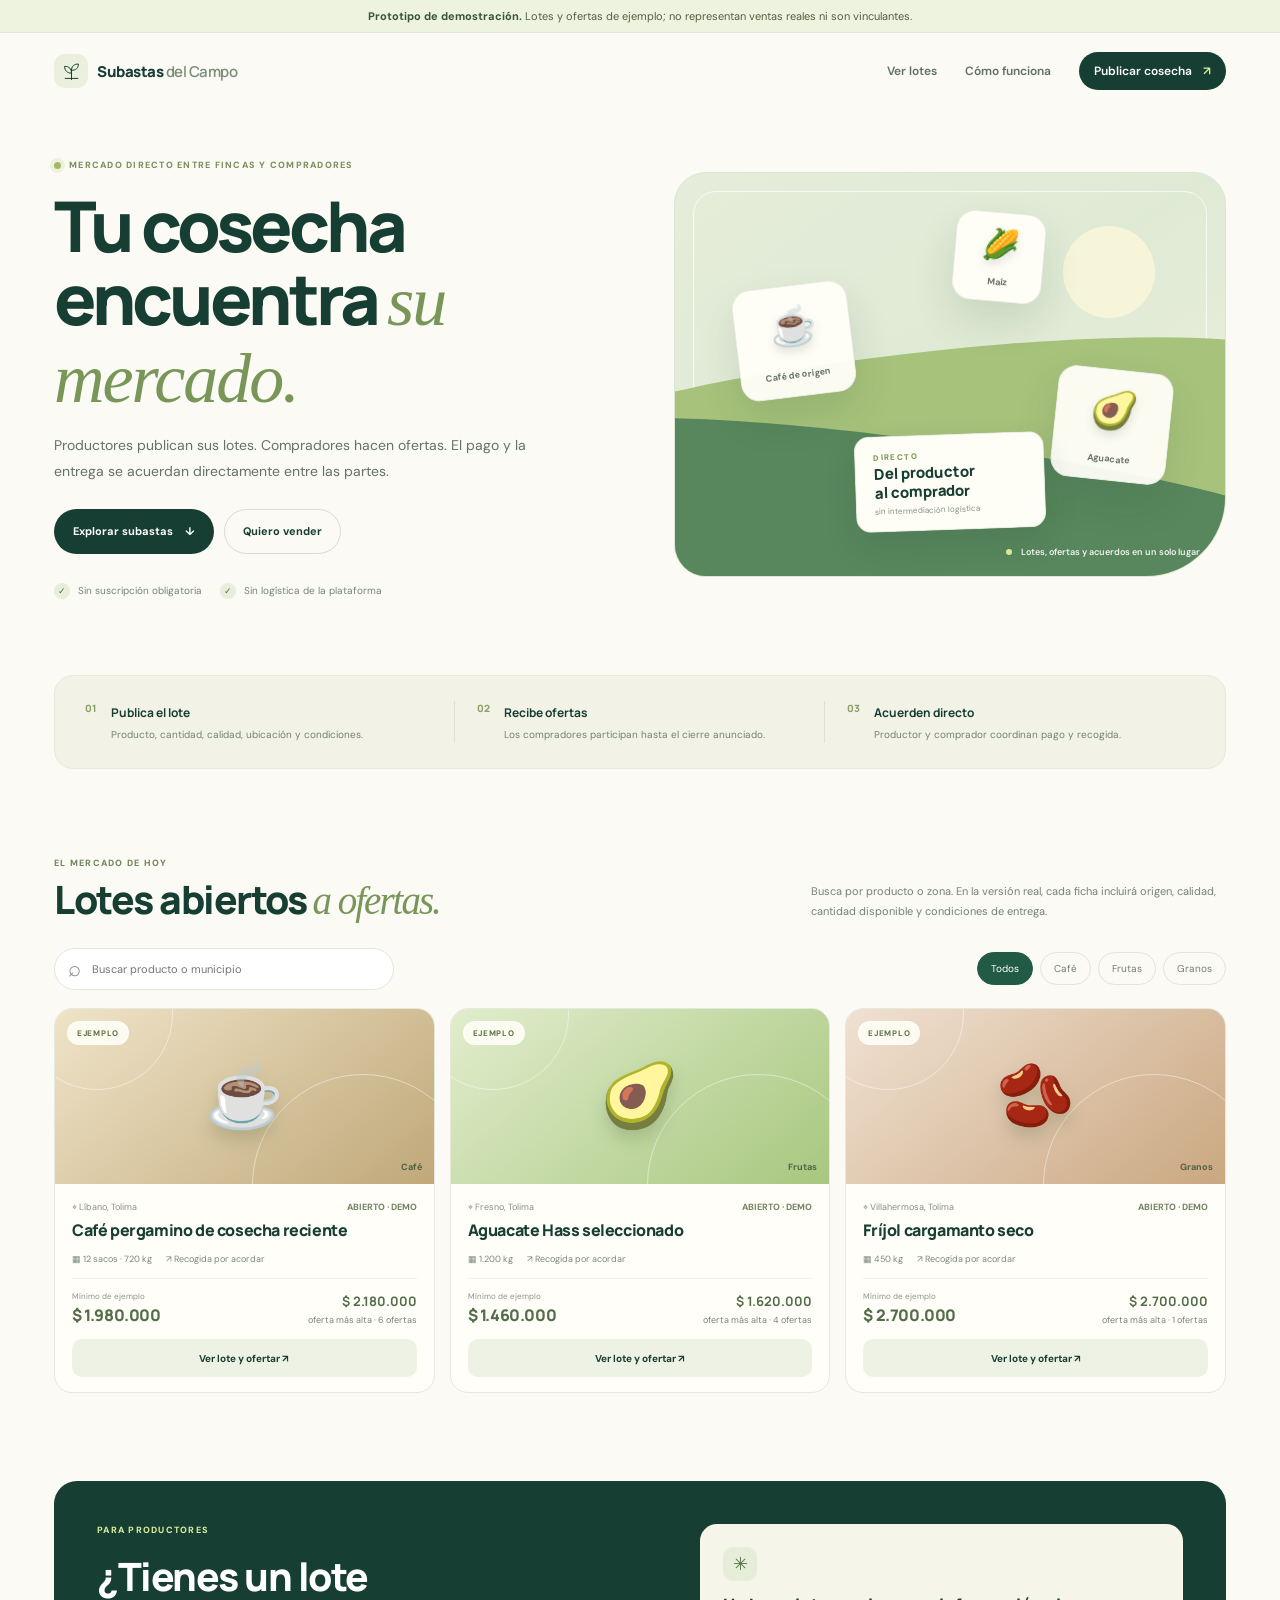
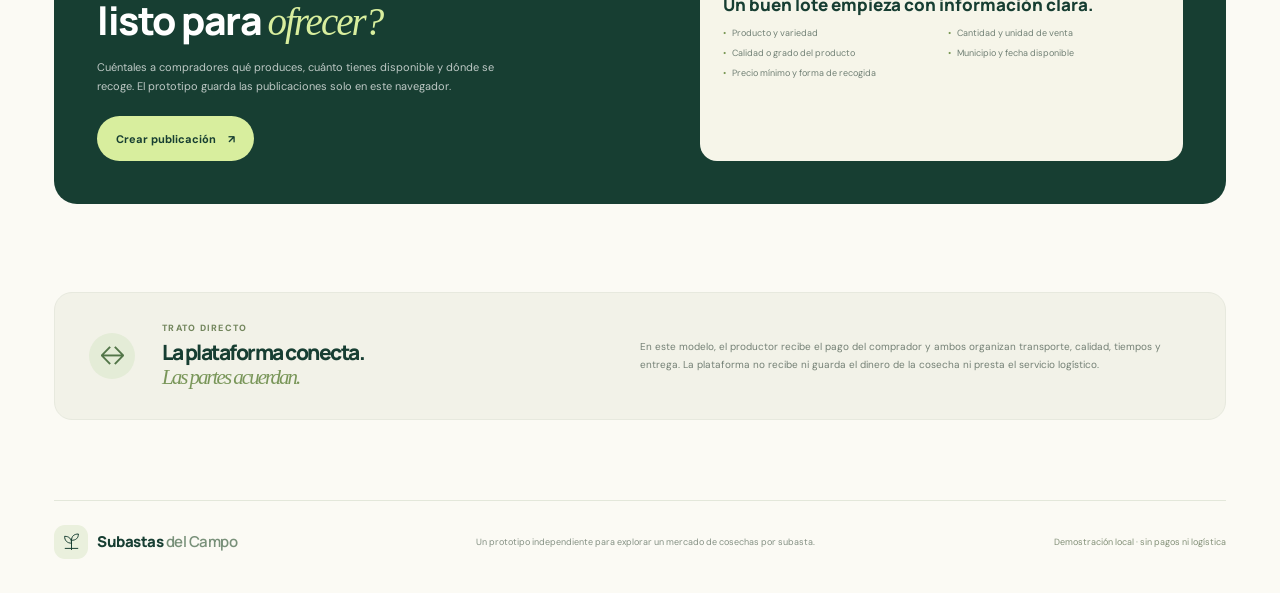
==== subastas/index.html @ 5e69c9ea "Add isolated auction marketplace prototype" ====
<!doctype html>
<html lang="es">
<head>
  <meta charset="utf-8">
  <meta name="viewport" content="width=device-width, initial-scale=1">
  <meta name="theme-color" content="#173e32">
  <meta name="description" content="Prototipo de subastas rurales para conectar productores del campo con compradores, sin custodiar pagos ni operar entregas.">
  <title>Subastas del Campo | Mercado directo de cosechas</title>
  <link rel="stylesheet" href="styles.css?v=prototype-1">
  <script src="app.js?v=prototype-1" defer></script>
</head>
<body>
  <div class="demo-ribbon"><strong>Prototipo de demostración.</strong> Lotes y ofertas de ejemplo; no representan ventas reales ni son vinculantes.</div>
  <header class="topbar">
    <a class="wordmark" href="#inicio" aria-label="Subastas del Campo, inicio"><span class="brand-mark" aria-hidden="true"><svg viewBox="0 0 40 40"><path d="M20 34V16m0 7c-8 0-12-5-12-12 8 0 12 4 12 12Zm0-5c0-7 4-11 12-11 0 7-4 11-12 11Z"/><path d="M9 32h22"/></svg></span><span>Subastas<span class="wordmark-soft"> del Campo</span></span></a>
    <nav class="topnav" aria-label="Navegación principal"><a href="#lotes">Ver lotes</a><a href="#como-funciona">Cómo funciona</a><a class="nav-publish" href="#publicar">Publicar cosecha <span aria-hidden="true">↗</span></a></nav>
  </header>

  <main id="inicio">
    <section class="hero">
      <div class="hero-copy">
        <p class="eyebrow"><span class="eyebrow-dot"></span> Mercado directo entre fincas y compradores</p>
        <h1>Tu cosecha<br>encuentra <em>su mercado.</em></h1>
        <p class="hero-lead">Productores publican sus lotes. Compradores hacen ofertas. El pago y la entrega se acuerdan directamente entre las partes.</p>
        <div class="hero-actions"><a class="button button-primary" href="#lotes">Explorar subastas <span aria-hidden="true">↓</span></a><a class="button button-secondary" href="#publicar">Quiero vender</a></div>
        <div class="hero-promises"><span><i>✓</i> Sin suscripción obligatoria</span><span><i>✓</i> Sin logística de la plataforma</span></div>
      </div>
      <div class="hero-visual" aria-label="Ilustración de una cosecha lista para ofrecer en subasta">
        <div class="sun"></div><div class="hill hill-back"></div><div class="hill hill-front"></div>
        <div class="produce-card produce-one"><span>☕</span><small>Café de origen</small></div>
        <div class="produce-card produce-two"><span>🥑</span><small>Aguacate</small></div>
        <div class="produce-card produce-three"><span>🌽</span><small>Maíz</small></div>
        <div class="market-stamp"><span>DIRECTO</span><strong>Del productor<br>al comprador</strong><i>sin intermediación logística</i></div>
        <div class="hero-caption"><span class="live-dot"></span> Lotes, ofertas y acuerdos en un solo lugar</div>
      </div>
    </section>

    <section class="how-strip" id="como-funciona" aria-label="Cómo funciona la plataforma">
      <article><span class="step-no">01</span><div><strong>Publica el lote</strong><p>Producto, cantidad, calidad, ubicación y condiciones.</p></div></article>
      <article><span class="step-no">02</span><div><strong>Recibe ofertas</strong><p>Los compradores participan hasta el cierre anunciado.</p></div></article>
      <article><span class="step-no">03</span><div><strong>Acuerden directo</strong><p>Productor y comprador coordinan pago y recogida.</p></div></article>
    </section>

    <section class="market-section" id="lotes">
      <div class="section-heading">
        <div><p class="eyebrow eyebrow-dark">El mercado de hoy</p><h2>Lotes abiertos <em>a ofertas.</em></h2></div>
        <p>Busca por producto o zona. En la versión real, cada ficha incluirá origen, calidad, cantidad disponible y condiciones de entrega.</p>
      </div>
      <div class="market-controls">
        <label class="searchbox"><span aria-hidden="true">⌕</span><input id="lot-search" type="search" placeholder="Buscar producto o municipio" aria-label="Buscar lotes"></label>
        <div class="category-tabs" role="group" aria-label="Filtrar por categoría">
          <button class="filter-chip active" type="button" data-category="Todos">Todos</button>
          <button class="filter-chip" type="button" data-category="Café">Café</button>
          <button class="filter-chip" type="button" data-category="Frutas">Frutas</button>
          <button class="filter-chip" type="button" data-category="Granos">Granos</button>
        </div>
      </div>
      <div class="lot-grid" id="lot-grid" aria-live="polite"></div>
      <p class="empty-state" id="empty-state" hidden>No encontramos lotes con esa búsqueda.</p>
    </section>

    <section class="publish-section" id="publicar">
      <div class="publish-copy"><p class="eyebrow">Para productores</p><h2>¿Tienes un lote<br>listo para <em>ofrecer?</em></h2><p>Cuéntales a compradores qué produces, cuánto tienes disponible y dónde se recoge. El prototipo guarda las publicaciones solo en este navegador.</p><button class="button button-light" id="open-publish" type="button">Crear publicación <span aria-hidden="true">↗</span></button></div>
      <div class="publish-side"><div class="publish-icon" aria-hidden="true">✳</div><h3>Un buen lote empieza con información clara.</h3><ul><li>Producto y variedad</li><li>Cantidad y unidad de venta</li><li>Calidad o grado del producto</li><li>Municipio y fecha disponible</li><li>Precio mínimo y forma de recogida</li></ul></div>
    </section>

    <section class="direct-deal">
      <div class="deal-symbol" aria-hidden="true">↔</div>
      <div><p class="eyebrow eyebrow-dark">Trato directo</p><h2>La plataforma conecta.<br><em>Las partes acuerdan.</em></h2></div>
      <p>En este modelo, el productor recibe el pago del comprador y ambos organizan transporte, calidad, tiempos y entrega. La plataforma no recibe ni guarda el dinero de la cosecha ni presta el servicio logístico.</p>
    </section>
  </main>

  <footer class="footer"><a class="wordmark" href="#inicio"><span class="brand-mark" aria-hidden="true"><svg viewBox="0 0 40 40"><path d="M20 34V16m0 7c-8 0-12-5-12-12 8 0 12 4 12 12Zm0-5c0-7 4-11 12-11 0 7-4 11-12 11Z"/><path d="M9 32h22"/></svg></span><span>Subastas<span class="wordmark-soft"> del Campo</span></span></a><p>Un prototipo independiente para explorar un mercado de cosechas por subasta.</p><span class="footer-note">Demostración local · sin pagos ni logística</span></footer>

  <dialog class="modal" id="publish-modal" aria-labelledby="publish-title">
    <form class="modal-card" id="publish-form">
      <div class="modal-head"><div><p class="eyebrow eyebrow-dark">Nueva publicación · demostración</p><h2 id="publish-title">Describe tu lote</h2></div><button class="icon-button" type="button" data-close="publish-modal" aria-label="Cerrar">×</button></div>
      <div class="form-grid">
        <label class="field field-wide">Nombre del producto<input name="title" required maxlength="70" placeholder="Ej. Café pergamino seco"></label>
        <label class="field">Categoría<select name="category" required><option value="Café">Café</option><option value="Frutas">Frutas</option><option value="Granos">Granos</option><option value="Otros">Otros</option></select></label>
        <label class="field">Municipio<input name="location" required maxlength="50" placeholder="Ej. Líbano, Tolima"></label>
        <label class="field">Cantidad<input name="quantity" required maxlength="30" placeholder="Ej. 800 kg"></label>
        <label class="field">Precio mínimo (COP)<input name="minimum" type="number" min="1000" step="1000" required placeholder="0"></label>
        <label class="field field-wide">Calidad y condiciones<textarea name="details" rows="3" maxlength="220" placeholder="Variedad, cosecha, calidad, disponibilidad y recogida"></textarea></label>
      </div>
      <p class="form-note">La publicación se guarda únicamente en este dispositivo. Aún no se envía a otros usuarios.</p>
      <div class="modal-actions"><button class="button button-secondary" type="button" data-close="publish-modal">Cancelar</button><button class="button button-primary" type="submit">Guardar ejemplo</button></div>
    </form>
  </dialog>

  <dialog class="modal" id="lot-modal" aria-labelledby="lot-modal-title">
    <form class="modal-card" id="bid-form">
      <div class="modal-head"><div><p class="eyebrow eyebrow-dark" id="bid-category">Lote de muestra</p><h2 id="lot-modal-title">Haz una oferta de ejemplo</h2></div><button class="icon-button" type="button" data-close="lot-modal" aria-label="Cerrar">×</button></div>
      <p class="modal-lot-summary" id="lot-modal-summary"></p>
      <label class="field">Tu oferta en pesos colombianos<input name="offer" type="number" min="1000" step="1000" required></label>
      <p class="form-note">Esta oferta es una demostración local, no se notifica al productor y no genera una obligación comercial.</p>
      <div class="modal-actions"><button class="button button-secondary" type="button" data-close="lot-modal">Cancelar</button><button class="button button-primary" type="submit">Registrar oferta de prueba</button></div>
    </form>
  </dialog>
  <div class="toast" id="toast" role="status" aria-live="polite"></div>
</body>
</html>
---- subastas/styles.css ----
@import url('https://fonts.googleapis.com/css2?family=DM+Sans:wght@400;500;600;700&family=Manrope:wght@400;500;600;700;800&display=swap');

:root { --ink: #1d342b; --forest: #173e32; --forest-2: #215a45; --leaf: #88a85f; --lime: #d8ee9e; --paper: #fbfaf4; --cream: #f2f0e4; --muted: #718075; --line: #e3e7da; --orange: #d79754; --sans: 'DM Sans', sans-serif; --display: 'Manrope', sans-serif; }
* { box-sizing: border-box; }
html { scroll-behavior: smooth; }
body { margin: 0; color: var(--ink); background: var(--paper); font-family: var(--sans); -webkit-font-smoothing: antialiased; }
a { color: inherit; }
button, input, select, textarea { font: inherit; }
.demo-ribbon { padding: 9px 18px; color: #50613e; background: #edf3df; border-bottom: 1px solid #dfe8d0; text-align: center; font-size: 11px; }
.demo-ribbon strong { color: #365632; }
.topbar { display: flex; align-items: center; justify-content: space-between; max-width: 1240px; margin: auto; padding: 19px 34px; }
.wordmark { display: inline-flex; align-items: center; gap: 9px; color: var(--forest); font: 800 15px var(--display); text-decoration: none; letter-spacing: -.5px; }
.wordmark-soft { color: #789079; font-weight: 600; }
.brand-mark { display: grid; place-items: center; width: 34px; height: 34px; color: var(--forest); background: #eaf0dd; border-radius: 11px; }
.brand-mark svg { width: 23px; height: 23px; fill: none; stroke: currentColor; stroke-width: 1.7; stroke-linecap: round; stroke-linejoin: round; }
.topnav { display: flex; align-items: center; gap: 28px; }
.topnav a { color: #617064; font-size: 12px; font-weight: 600; text-decoration: none; }
.topnav a:hover { color: var(--forest); }
.topnav .nav-publish { padding: 11px 15px; color: #fff; background: var(--forest); border-radius: 999px; }
.nav-publish span { margin-left: 8px; color: var(--lime); }
.hero { display: grid; grid-template-columns: 1fr .96fr; align-items: center; gap: 45px; max-width: 1240px; min-height: 555px; margin: auto; padding: 24px 34px 58px; }
.hero-copy { padding: 26px 0 18px; }
.eyebrow { display: flex; align-items: center; gap: 8px; margin: 0 0 18px; color: #7a905f; font-size: 9px; font-weight: 800; letter-spacing: 1.25px; text-transform: uppercase; }
.eyebrow-dark { color: #73865d; }
.eyebrow-dot, .live-dot { width: 7px; height: 7px; background: #a2bb69; border-radius: 50%; box-shadow: 0 0 0 4px rgba(162,187,105,.15); }
h1, h2, h3, p { margin-top: 0; }
h1 { max-width: 650px; margin-bottom: 18px; color: var(--forest); font: 800 clamp(43px, 6vw, 70px)/1.04 var(--display); letter-spacing: -4px; }
h1 em, h2 em { color: #799659; font-family: Georgia, serif; font-weight: 400; letter-spacing: -2px; }
.hero-lead { max-width: 510px; margin-bottom: 25px; color: #647267; font-size: 14px; line-height: 1.8; }
.hero-actions { display: flex; flex-wrap: wrap; gap: 10px; }
.button { display: inline-flex; align-items: center; justify-content: center; gap: 12px; min-height: 45px; padding: 0 18px; border: 1px solid transparent; border-radius: 999px; font-size: 11px; font-weight: 700; text-decoration: none; cursor: pointer; transition: .18s ease; }
.button-primary { color: white; background: var(--forest); }
.button-primary:hover { background: var(--forest-2); transform: translateY(-1px); }
.button-secondary { color: var(--forest); background: transparent; border-color: #d7dece; }
.button-secondary:hover { background: #eef2e6; }
.button-light { color: var(--forest); background: var(--lime); }
.button-light:hover { background: #e4f4bd; }
.hero-promises { display: flex; flex-wrap: wrap; gap: 18px; margin-top: 29px; color: #78847a; font-size: 10px; }
.hero-promises i { display: inline-grid; place-items: center; width: 16px; height: 16px; margin-right: 5px; color: #507449; background: #e7efdb; border-radius: 50%; font-size: 9px; font-style: normal; }
.hero-visual { position: relative; min-height: 405px; overflow: hidden; background: linear-gradient(145deg, #e6edda 0%, #dfead5 48%, #eff0de 100%); border: 1px solid #dce5d3; border-radius: 32px 32px 80px 32px; isolation: isolate; }
.hero-visual::before { position: absolute; inset: 18px; border: 1px solid rgba(255,255,255,.72); border-radius: 23px 23px 68px 23px; content: ''; }
.sun { position: absolute; top: 53px; right: 70px; width: 92px; height: 92px; background: rgba(250,248,218,.88); border-radius: 50%; }
.hill { position: absolute; right: -10%; bottom: 0; left: -10%; height: 46%; border-radius: 50% 50% 0 0 / 20% 24% 0 0; }
.hill-back { bottom: 34px; background: #a6c27b; transform: rotate(-6deg) scale(1.08); }
.hill-front { bottom: -29px; height: 38%; background: #58875d; transform: rotate(8deg) scale(1.1); }
.produce-card { position: absolute; z-index: 2; display: grid; place-items: center; width: 116px; height: 112px; background: rgba(255,254,248,.95); border: 1px solid rgba(40,76,50,.1); border-radius: 19px; box-shadow: 0 18px 40px rgba(36,67,44,.12); transform: rotate(-7deg); }
.produce-card span { font-size: 38px; filter: drop-shadow(0 5px 5px rgba(30,50,30,.12)); }
.produce-card small { margin-top: -13px; color: #667565; font-size: 9px; font-weight: 700; }
.produce-one { top: 112px; left: 11%; }
.produce-two { top: 196px; right: 10%; transform: rotate(6deg); }
.produce-three { top: 39px; right: 33%; width: 90px; height: 90px; transform: rotate(5deg); }
.produce-three span { font-size: 30px; }
.market-stamp { position: absolute; z-index: 2; bottom: 47px; left: 50%; display: grid; gap: 3px; width: 190px; padding: 15px 18px; color: var(--forest); background: #fffef6; border: 1px solid rgba(32,70,44,.13); border-radius: 15px; box-shadow: 0 14px 32px rgba(23,57,35,.13); transform: translateX(-50%) rotate(-2deg); }
.market-stamp span { color: #779451; font-size: 8px; font-weight: 800; letter-spacing: 1.4px; }
.market-stamp strong { font: 800 15px/1.25 var(--display); }
.market-stamp i { color: #849080; font-size: 8px; font-style: normal; }
.hero-caption { position: absolute; z-index: 3; right: 25px; bottom: 18px; display: flex; align-items: center; gap: 9px; color: rgba(255,255,255,.9); font-size: 9px; font-weight: 600; }
.hero-caption .live-dot { width: 6px; height: 6px; background: #d5ec97; box-shadow: none; }
.how-strip { display: grid; grid-template-columns: repeat(3,1fr); max-width: 1172px; margin: 0 auto 88px; padding: 25px 30px; background: #f2f2e7; border: 1px solid #e8e9dd; border-radius: 19px; }
.how-strip article { display: flex; align-items: flex-start; gap: 14px; padding: 0 22px; border-right: 1px solid #dce2d5; }
.how-strip article:first-child { padding-left: 0; }
.how-strip article:last-child { padding-right: 0; border-right: 0; }
.step-no { color: #8ba16a; font: 800 10px var(--display); }
.how-strip strong { color: var(--forest); font: 700 12px var(--display); }
.how-strip p { margin: 5px 0 0; color: #778176; font-size: 10px; line-height: 1.6; }
.market-section { max-width: 1172px; margin: 0 auto 88px; padding: 0 0; }
.section-heading { display: flex; align-items: end; justify-content: space-between; gap: 28px; margin-bottom: 25px; }
.section-heading .eyebrow { margin-bottom: 8px; }
h2 { margin-bottom: 0; color: var(--forest); font: 800 clamp(27px, 3.4vw, 39px)/1.13 var(--display); letter-spacing: -1.5px; }
.section-heading > p { max-width: 415px; margin-bottom: 2px; color: #758175; font-size: 11px; line-height: 1.75; }
.market-controls { display: flex; align-items: center; justify-content: space-between; gap: 15px; margin-bottom: 18px; }
.searchbox { display: flex; align-items: center; gap: 9px; width: min(340px,100%); padding: 0 13px; background: white; border: 1px solid var(--line); border-radius: 999px; color: #809080; }
.searchbox span { font-size: 22px; }
.searchbox input { width: 100%; height: 40px; border: 0; outline: 0; background: transparent; color: var(--ink); font-size: 11px; }
.category-tabs { display: flex; flex-wrap: wrap; gap: 7px; }
.filter-chip { padding: 9px 13px; color: #718075; background: transparent; border: 1px solid #e0e6db; border-radius: 999px; font-size: 10px; cursor: pointer; }
.filter-chip.active, .filter-chip:hover { color: white; background: var(--forest-2); border-color: var(--forest-2); }
.lot-grid { display: grid; grid-template-columns: repeat(3,1fr); gap: 15px; }
.lot-card { overflow: hidden; background: #fffef9; border: 1px solid #e4e8dd; border-radius: 18px; transition: transform .2s ease, box-shadow .2s ease; }
.lot-card:hover { box-shadow: 0 14px 30px rgba(30,67,43,.08); transform: translateY(-3px); }
.lot-art { position: relative; display: grid; place-items: center; height: 175px; overflow: hidden; background: linear-gradient(140deg, var(--lot-bg1,#ecf1dd),var(--lot-bg2,#cbdab9)); }
.lot-art::before, .lot-art::after { position: absolute; width: 150px; height: 150px; border: 1px solid rgba(255,255,255,.45); border-radius: 50%; content: ''; }
.lot-art::before { top: -71px; left: -34px; }
.lot-art::after { right: -40px; bottom: -112px; width: 220px; height: 220px; }
.lot-emoji { position: relative; z-index: 1; font-size: 63px; filter: drop-shadow(0 10px 8px rgba(37,65,36,.17)); }
.sample-tag { position: absolute; z-index: 2; top: 12px; left: 12px; padding: 6px 9px; color: #62744a; background: rgba(255,254,248,.88); border: 1px solid rgba(255,255,255,.7); border-radius: 999px; font-size: 8px; font-weight: 800; letter-spacing: .7px; text-transform: uppercase; }
.lot-category { position: absolute; z-index: 2; right: 12px; bottom: 11px; color: rgba(30,67,43,.7); font-size: 9px; font-weight: 700; }
.lot-body { padding: 17px 17px 15px; }
.lot-location { display: flex; align-items: center; justify-content: space-between; gap: 8px; margin-bottom: 7px; color: #879183; font-size: 9px; }
.lot-location strong { color: #708462; font-size: 9px; font-weight: 700; }
.lot-body h3 { margin: 0 0 12px; color: var(--forest); font: 800 16px/1.35 var(--display); letter-spacing: -.4px; }
.lot-info { display: flex; gap: 14px; padding-bottom: 13px; color: #7c887c; font-size: 9px; }
.lot-info span { display: inline-flex; align-items: center; gap: 4px; }
.lot-price-row { display: flex; align-items: end; justify-content: space-between; padding: 12px 0 13px; border-top: 1px solid #edf0e8; }
.lot-price-label { display: block; margin-bottom: 3px; color: #8b9487; font-size: 8px; }
.lot-price { color: #536d48; font: 800 16px var(--display); letter-spacing: -.4px; }
.lot-offers { color: #788477; font-size: 9px; text-align: right; }
.lot-offers strong { display: block; margin-bottom: 4px; color: #536d48; font: 700 13px var(--display); }
.lot-button { width: 100%; min-height: 38px; padding: 0 13px; color: var(--forest); background: #eef2e5; border: 0; border-radius: 10px; font-size: 10px; font-weight: 700; cursor: pointer; }
.lot-button:hover { color: white; background: var(--forest-2); }
.empty-state { padding: 24px; color: var(--muted); text-align: center; }
.publish-section { display: grid; grid-template-columns: 1fr .85fr; gap: 35px; max-width: 1172px; margin: 0 auto 88px; padding: 43px; color: white; background: var(--forest); border-radius: 23px; }
.publish-copy .eyebrow { color: var(--lime); }
.publish-copy h2 { margin-bottom: 13px; color: white; }
.publish-copy h2 em { color: var(--lime); }
.publish-copy > p:not(.eyebrow) { max-width: 430px; margin-bottom: 19px; color: rgba(255,255,255,.72); font-size: 11px; line-height: 1.8; }
.publish-side { padding: 23px; color: var(--ink); background: #f6f5e9; border-radius: 17px; }
.publish-icon { display: grid; place-items: center; width: 34px; height: 34px; margin-bottom: 13px; color: #547345; background: #e6eed9; border-radius: 11px; font-size: 18px; }
.publish-side h3 { margin-bottom: 10px; color: var(--forest); font: 800 17px/1.35 var(--display); }
.publish-side ul { display: grid; grid-template-columns: 1fr 1fr; gap: 8px 13px; margin: 0; padding: 0; color: #718075; font-size: 9px; list-style: none; }
.publish-side li::before { margin-right: 6px; color: #7a9956; content: '•'; }
.direct-deal { display: grid; grid-template-columns: auto .9fr 1.1fr; align-items: center; gap: 27px; max-width: 1172px; margin: 0 auto 80px; padding: 29px 34px; background: #f2f2e8; border: 1px solid #e7e9de; border-radius: 18px; }
.deal-symbol { display: grid; place-items: center; width: 46px; height: 46px; color: #527548; background: #e4ecd7; border-radius: 50%; font-size: 25px; }
.direct-deal .eyebrow { margin-bottom: 7px; }
.direct-deal h2 { font-size: 21px; }
.direct-deal > p { margin: 0; color: #748075; font-size: 10px; line-height: 1.8; }
.footer { display: flex; align-items: center; justify-content: space-between; gap: 18px; max-width: 1172px; margin: auto; padding: 24px 0 34px; border-top: 1px solid var(--line); }
.footer p { margin: 0; color: #849083; font-size: 9px; }
.footer-note { color: #839078; font-size: 9px; }
.modal { width: min(540px, calc(100vw - 26px)); max-height: min(90vh, 760px); padding: 0; overflow: auto; color: var(--ink); background: transparent; border: 0; }
.modal::backdrop { background: rgba(17,38,29,.58); backdrop-filter: blur(4px); }
.modal-card { padding: 26px; background: var(--paper); border: 1px solid #e1e7da; border-radius: 19px; box-shadow: 0 24px 70px rgba(9,31,18,.25); }
.modal-head { display: flex; align-items: start; justify-content: space-between; gap: 15px; margin-bottom: 20px; }
.modal-head .eyebrow { margin-bottom: 7px; }
.modal-head h2 { font-size: 24px; }
.icon-button { display: grid; place-items: center; width: 34px; height: 34px; color: #607065; background: #edf0e6; border: 0; border-radius: 50%; font-size: 21px; cursor: pointer; }
.form-grid { display: grid; grid-template-columns: 1fr 1fr; gap: 13px; }
.field { display: grid; gap: 6px; margin-bottom: 14px; color: #657263; font-size: 10px; font-weight: 700; }
.form-grid .field { margin-bottom: 0; }
.field-wide { grid-column: 1 / -1; }
.field input, .field select, .field textarea { width: 100%; min-width: 0; padding: 11px 12px; color: var(--ink); background: white; border: 1px solid #dfe5d8; border-radius: 10px; outline: none; font-size: 11px; font-weight: 400; }
.field input:focus, .field select:focus, .field textarea:focus { border-color: #789658; box-shadow: 0 0 0 3px rgba(120,150,88,.14); }
.field textarea { resize: vertical; }
.form-note { margin: 15px 0; padding: 10px 12px; color: #6e7a6e; background: #edf1e5; border-radius: 10px; font-size: 9px; line-height: 1.65; }
.modal-actions { display: flex; justify-content: flex-end; gap: 9px; margin-top: 17px; }
.modal-lot-summary { margin: -6px 0 17px; color: #6d786c; font-size: 11px; line-height: 1.7; }
.toast { position: fixed; z-index: 10; right: 22px; bottom: 22px; max-width: min(390px, calc(100vw - 30px)); padding: 12px 16px; color: white; background: #244d3a; border-radius: 12px; box-shadow: 0 10px 26px rgba(20,48,31,.2); font-size: 10px; opacity: 0; pointer-events: none; transform: translateY(8px); transition: .2s ease; }
.toast.show { opacity: 1; transform: translateY(0); }
@media (max-width: 900px) {
  .hero { gap: 25px; min-height: 490px; }
  .hero-visual { min-height: 360px; }
  .market-section, .how-strip, .publish-section, .direct-deal, .footer { margin-right: 24px; margin-left: 24px; }
  .market-section, .publish-section, .direct-deal, .footer { max-width: none; }
  .lot-grid { grid-template-columns: repeat(2,1fr); }
  .market-section { margin-bottom: 70px; }
}
@media (max-width: 650px) {
  .topbar { padding: 14px 18px; }
  .topnav { gap: 12px; }
  .topnav a:first-child, .topnav a:nth-child(2) { display: none; }
  .topnav .nav-publish { padding: 10px 12px; font-size: 10px; }
  .hero { grid-template-columns: 1fr; gap: 20px; padding: 25px 20px 39px; }
  .hero-copy { padding: 8px 0 0; }
  h1 { font-size: clamp(42px, 12vw, 61px); letter-spacing: -3px; }
  .hero-lead { font-size: 12px; }
  .hero-visual { min-height: 335px; border-radius: 25px 25px 59px 25px; }
  .produce-one { top: 100px; left: 7%; }
  .produce-two { right: 7%; }
  .produce-three { right: 33%; }
  .how-strip { grid-template-columns: 1fr; gap: 18px; margin: 0 20px 62px; padding: 20px; }
  .how-strip article, .how-strip article:first-child, .how-strip article:last-child { padding: 0; border: 0; }
  .market-section, .publish-section, .direct-deal, .footer { margin-right: 20px; margin-left: 20px; }
  .section-heading { align-items: flex-start; flex-direction: column; gap: 10px; }
  .section-heading > p { margin-bottom: 0; }
  .market-controls { align-items: stretch; flex-direction: column; }
  .category-tabs { overflow-x: auto; flex-wrap: nowrap; padding-bottom: 3px; }
  .filter-chip { flex: 0 0 auto; }
  .lot-grid { grid-template-columns: 1fr; }
  .lot-art { height: 185px; }
  .publish-section { grid-template-columns: 1fr; gap: 24px; padding: 26px 20px; }
  .publish-side { padding: 20px; }
  .publish-side ul { grid-template-columns: 1fr; }
  .direct-deal { grid-template-columns: auto 1fr; gap: 13px; padding: 22px 20px; }
  .direct-deal > p { grid-column: 1 / -1; }
  .direct-deal h2 { font-size: 19px; }
  .footer { align-items: flex-start; flex-direction: column; padding: 22px 0 30px; }
  .form-grid { grid-template-columns: 1fr; }
  .field-wide { grid-column: auto; }
  .modal-card { padding: 21px 17px; }
  .modal-actions .button { flex: 1; padding: 0 12px; font-size: 10px; }
  .toast { right: 15px; bottom: 15px; }
}
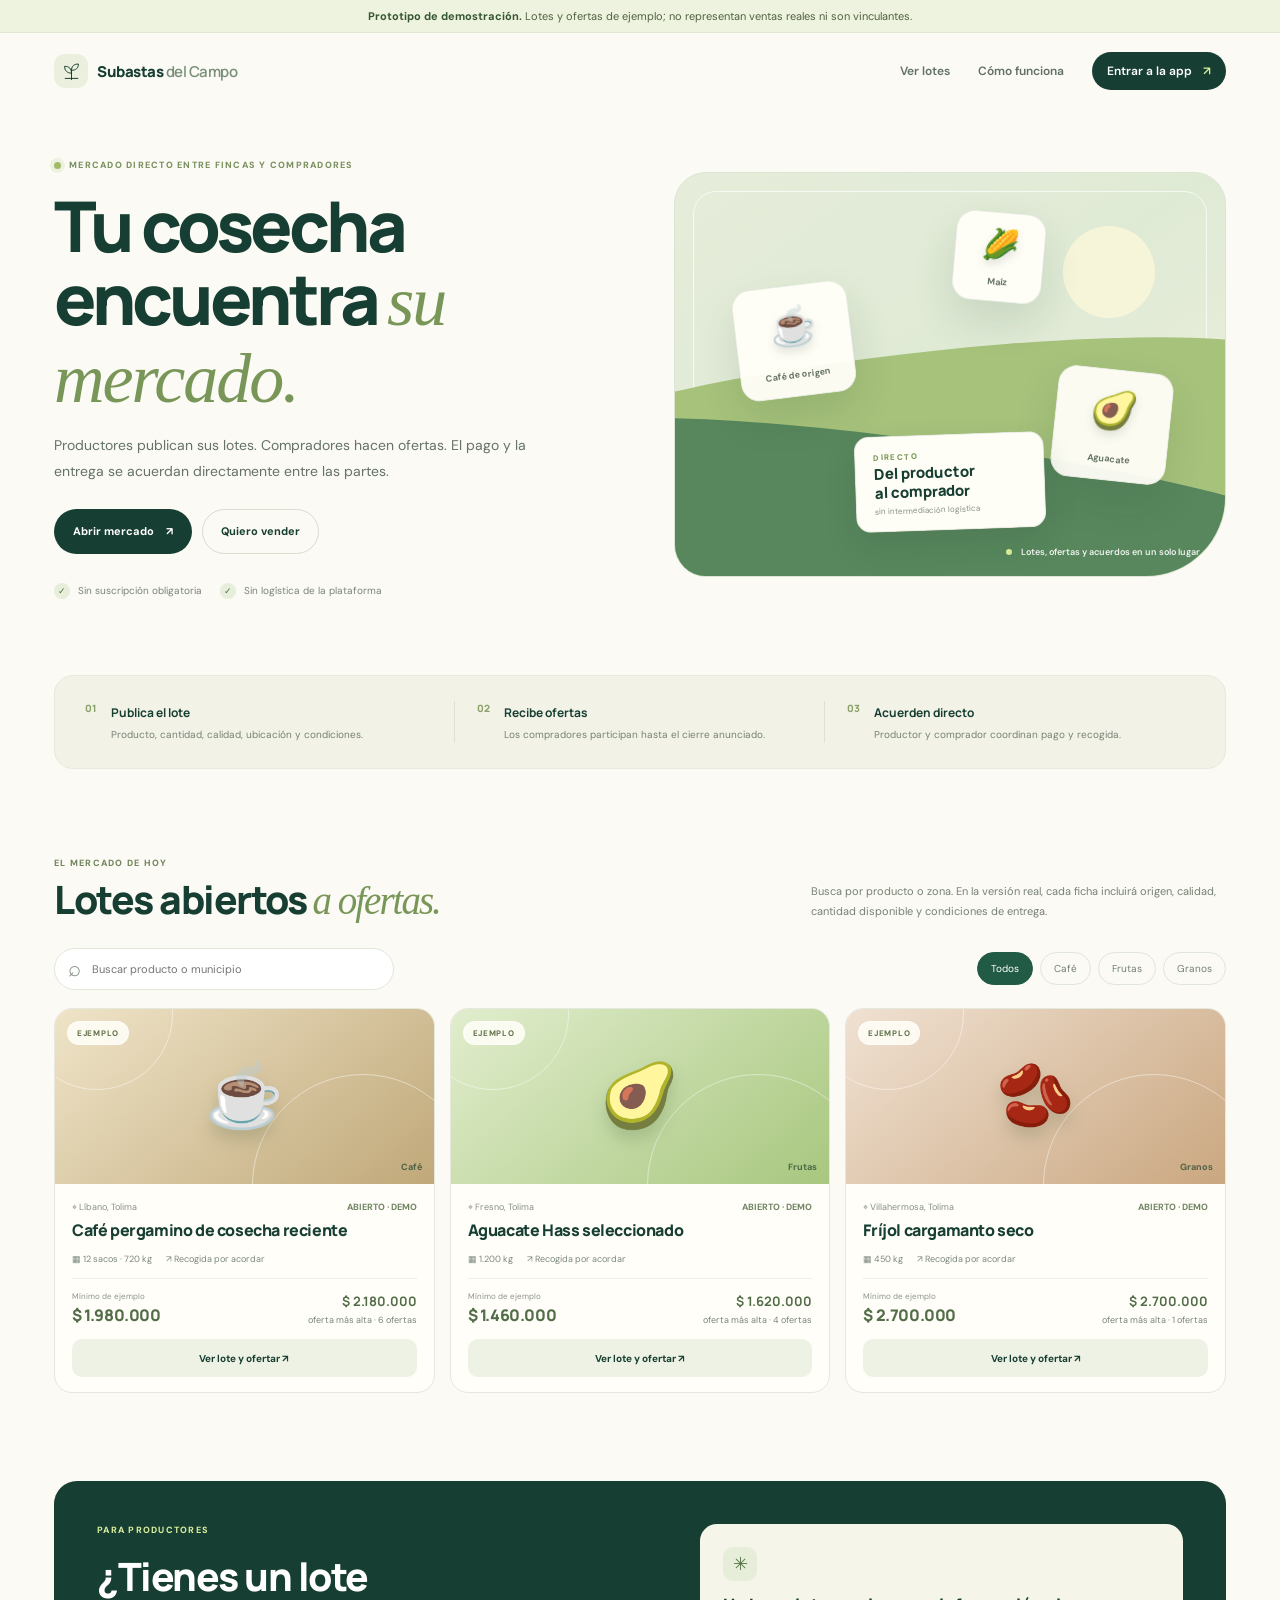
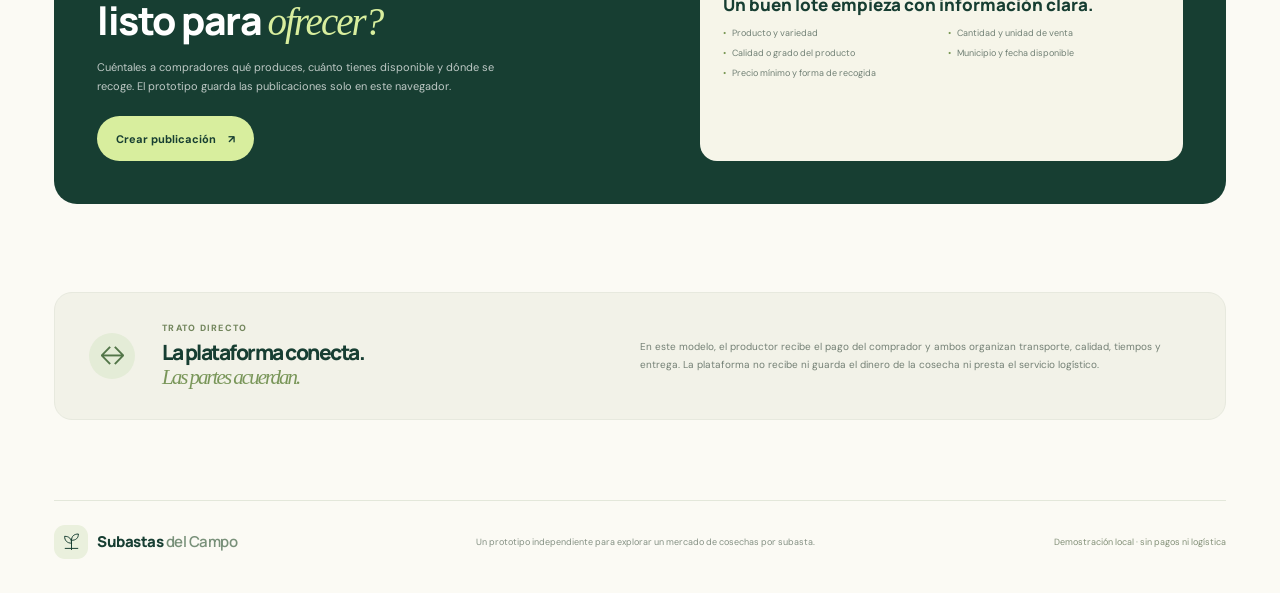
==== commit 62d38faf: "Build interactive agriculture auction app" ====
--- a/subastas/index.html
+++ b/subastas/index.html
@@ -13,7 +13,7 @@
   <div class="demo-ribbon"><strong>Prototipo de demostración.</strong> Lotes y ofertas de ejemplo; no representan ventas reales ni son vinculantes.</div>
   <header class="topbar">
     <a class="wordmark" href="#inicio" aria-label="Subastas del Campo, inicio"><span class="brand-mark" aria-hidden="true"><svg viewBox="0 0 40 40"><path d="M20 34V16m0 7c-8 0-12-5-12-12 8 0 12 4 12 12Zm0-5c0-7 4-11 12-11 0 7-4 11-12 11Z"/><path d="M9 32h22"/></svg></span><span>Subastas<span class="wordmark-soft"> del Campo</span></span></a>
-    <nav class="topnav" aria-label="Navegación principal"><a href="#lotes">Ver lotes</a><a href="#como-funciona">Cómo funciona</a><a class="nav-publish" href="#publicar">Publicar cosecha <span aria-hidden="true">↗</span></a></nav>
+    <nav class="topnav" aria-label="Navegación principal"><a href="#lotes">Ver lotes</a><a href="#como-funciona">Cómo funciona</a><a class="nav-publish" href="app.html">Entrar a la app <span aria-hidden="true">↗</span></a></nav>
   </header>
 
   <main id="inicio">
@@ -22,7 +22,7 @@
         <p class="eyebrow"><span class="eyebrow-dot"></span> Mercado directo entre fincas y compradores</p>
         <h1>Tu cosecha<br>encuentra <em>su mercado.</em></h1>
         <p class="hero-lead">Productores publican sus lotes. Compradores hacen ofertas. El pago y la entrega se acuerdan directamente entre las partes.</p>
-        <div class="hero-actions"><a class="button button-primary" href="#lotes">Explorar subastas <span aria-hidden="true">↓</span></a><a class="button button-secondary" href="#publicar">Quiero vender</a></div>
+        <div class="hero-actions"><a class="button button-primary" href="app.html">Abrir mercado <span aria-hidden="true">↗</span></a><a class="button button-secondary" href="#publicar">Quiero vender</a></div>
         <div class="hero-promises"><span><i>✓</i> Sin suscripción obligatoria</span><span><i>✓</i> Sin logística de la plataforma</span></div>
       </div>
       <div class="hero-visual" aria-label="Ilustración de una cosecha lista para ofrecer en subasta">
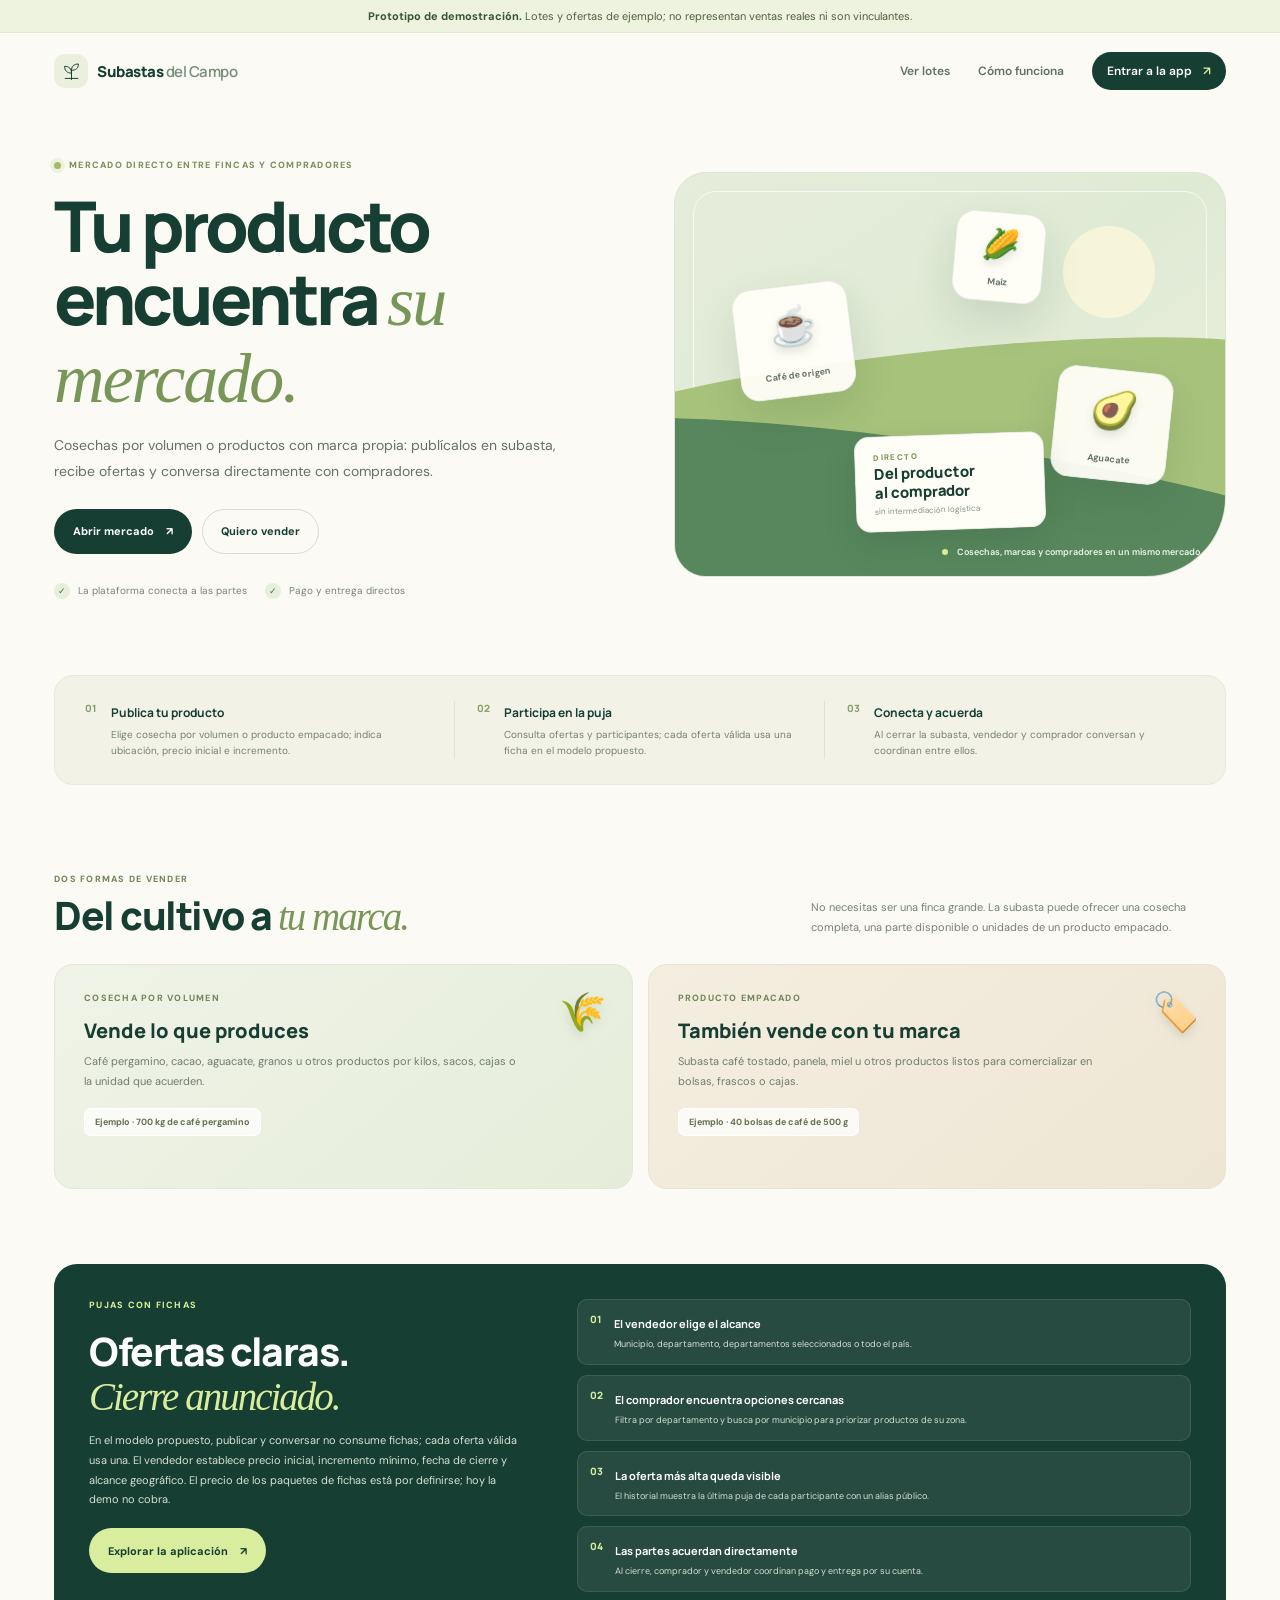
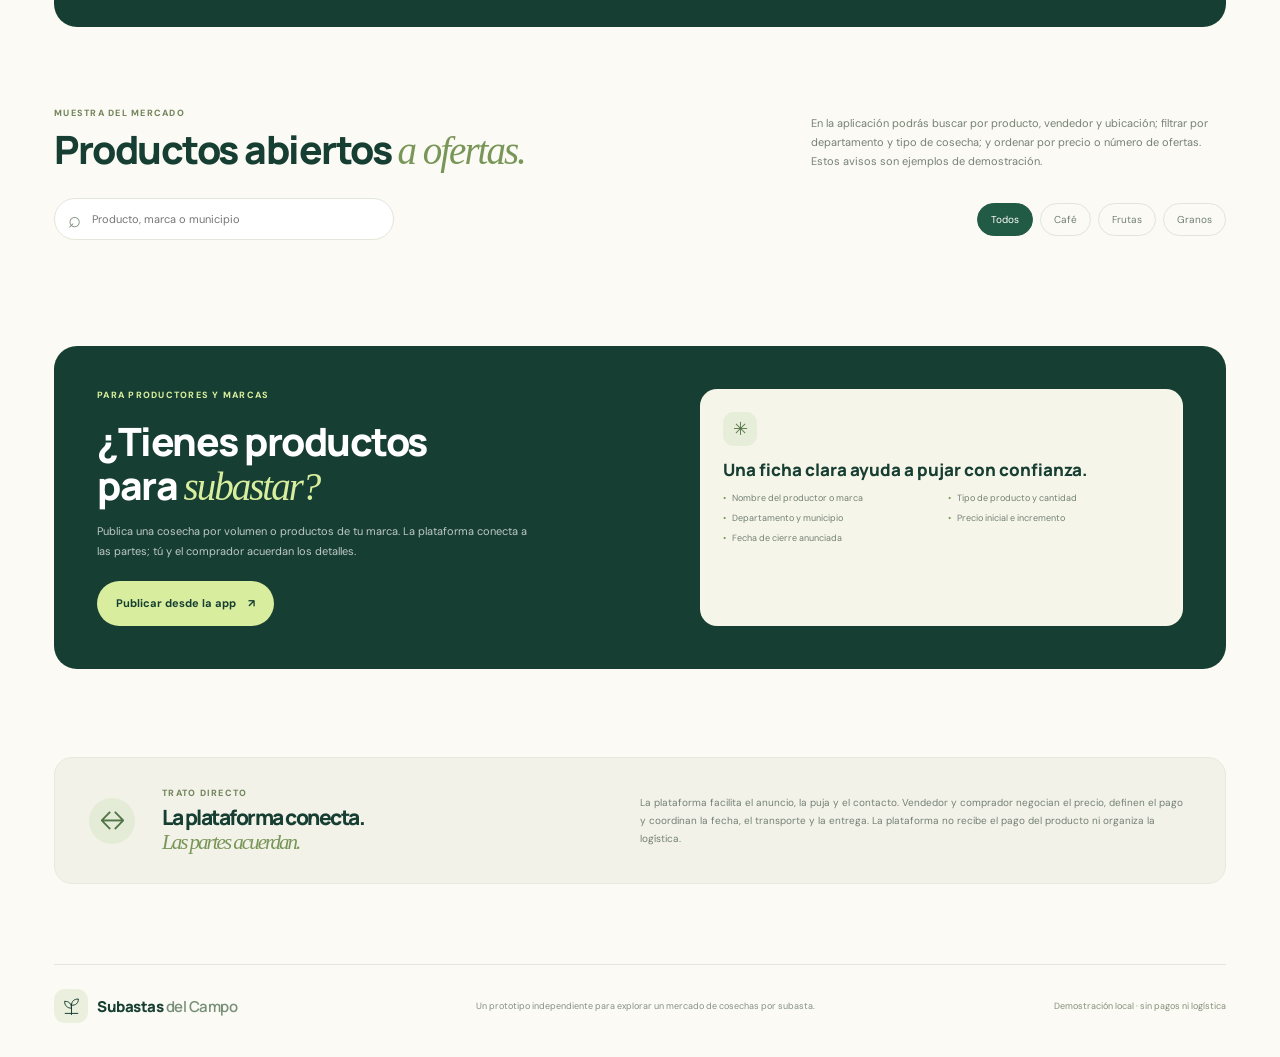
==== commit 8b11b1fb: "Improve auction live-style bidding interface" ====
--- a/subastas/index.html
+++ b/subastas/index.html
@@ -6,7 +6,7 @@
   <meta name="theme-color" content="#173e32">
   <meta name="description" content="Prototipo de subastas rurales para conectar productores del campo con compradores, sin custodiar pagos ni operar entregas.">
   <title>Subastas del Campo | Mercado directo de cosechas</title>
-  <link rel="stylesheet" href="styles.css?v=prototype-1">
+  <link rel="stylesheet" href="styles-market-v2.css">
   <script src="app.js?v=prototype-1" defer></script>
 </head>
 <body>
@@ -20,10 +20,10 @@
     <section class="hero">
       <div class="hero-copy">
         <p class="eyebrow"><span class="eyebrow-dot"></span> Mercado directo entre fincas y compradores</p>
-        <h1>Tu cosecha<br>encuentra <em>su mercado.</em></h1>
-        <p class="hero-lead">Productores publican sus lotes. Compradores hacen ofertas. El pago y la entrega se acuerdan directamente entre las partes.</p>
+        <h1>Tu producto<br>encuentra <em>su mercado.</em></h1>
+        <p class="hero-lead">Cosechas por volumen o productos con marca propia: publícalos en subasta, recibe ofertas y conversa directamente con compradores.</p>
         <div class="hero-actions"><a class="button button-primary" href="app.html">Abrir mercado <span aria-hidden="true">↗</span></a><a class="button button-secondary" href="#publicar">Quiero vender</a></div>
-        <div class="hero-promises"><span><i>✓</i> Sin suscripción obligatoria</span><span><i>✓</i> Sin logística de la plataforma</span></div>
+        <div class="hero-promises"><span><i>✓</i> La plataforma conecta a las partes</span><span><i>✓</i> Pago y entrega directos</span></div>
       </div>
       <div class="hero-visual" aria-label="Ilustración de una cosecha lista para ofrecer en subasta">
         <div class="sun"></div><div class="hill hill-back"></div><div class="hill hill-front"></div>
@@ -31,23 +31,30 @@
         <div class="produce-card produce-two"><span>🥑</span><small>Aguacate</small></div>
         <div class="produce-card produce-three"><span>🌽</span><small>Maíz</small></div>
         <div class="market-stamp"><span>DIRECTO</span><strong>Del productor<br>al comprador</strong><i>sin intermediación logística</i></div>
-        <div class="hero-caption"><span class="live-dot"></span> Lotes, ofertas y acuerdos en un solo lugar</div>
+        <div class="hero-caption"><span class="live-dot"></span> Cosechas, marcas y compradores en un mismo mercado</div>
       </div>
     </section>
 
     <section class="how-strip" id="como-funciona" aria-label="Cómo funciona la plataforma">
-      <article><span class="step-no">01</span><div><strong>Publica el lote</strong><p>Producto, cantidad, calidad, ubicación y condiciones.</p></div></article>
-      <article><span class="step-no">02</span><div><strong>Recibe ofertas</strong><p>Los compradores participan hasta el cierre anunciado.</p></div></article>
-      <article><span class="step-no">03</span><div><strong>Acuerden directo</strong><p>Productor y comprador coordinan pago y recogida.</p></div></article>
+      <article><span class="step-no">01</span><div><strong>Publica tu producto</strong><p>Elige cosecha por volumen o producto empacado; indica ubicación, precio inicial e incremento.</p></div></article>
+      <article><span class="step-no">02</span><div><strong>Participa en la puja</strong><p>Consulta ofertas y participantes; cada oferta válida usa una ficha en el modelo propuesto.</p></div></article>
+      <article><span class="step-no">03</span><div><strong>Conecta y acuerda</strong><p>Al cerrar la subasta, vendedor y comprador conversan y coordinan entre ellos.</p></div></article>
     </section>
+
+    <section class="offer-types" aria-labelledby="offer-types-title">
+      <div class="section-heading"><div><p class="eyebrow eyebrow-dark">Dos formas de vender</p><h2 id="offer-types-title">Del cultivo a <em>tu marca.</em></h2></div><p>No necesitas ser una finca grande. La subasta puede ofrecer una cosecha completa, una parte disponible o unidades de un producto empacado.</p></div>
+      <div class="offer-type-grid"><article class="offer-type-card bulk"><span class="offer-type-emoji">🌾</span><p class="eyebrow eyebrow-dark">COSECHA POR VOLUMEN</p><h3>Vende lo que produces</h3><p>Café pergamino, cacao, aguacate, granos u otros productos por kilos, sacos, cajas o la unidad que acuerden.</p><span class="type-example">Ejemplo · 700 kg de café pergamino</span></article><article class="offer-type-card branded"><span class="offer-type-emoji">🏷️</span><p class="eyebrow eyebrow-dark">PRODUCTO EMPACADO</p><h3>También vende con tu marca</h3><p>Subasta café tostado, panela, miel u otros productos listos para comercializar en bolsas, frascos o cajas.</p><span class="type-example">Ejemplo · 40 bolsas de café de 500 g</span></article></div>
+    </section>
+
+    <section class="auction-model" aria-label="Cómo funcionan las fichas y el cierre de subastas"><div class="auction-model-copy"><p class="eyebrow">PUJAS CON FICHAS</p><h2>Ofertas claras.<br><em>Cierre anunciado.</em></h2><p>En el modelo propuesto, publicar y conversar no consume fichas; cada oferta válida usa una. El vendedor establece precio inicial, incremento mínimo, fecha de cierre y alcance geográfico. El precio de los paquetes de fichas está por definirse; hoy la demo no cobra.</p><a class="button button-light" href="app.html">Explorar la aplicación <span aria-hidden="true">↗</span></a></div><div class="auction-steps"><article><span>01</span><div><strong>El vendedor elige el alcance</strong><p>Municipio, departamento, departamentos seleccionados o todo el país.</p></div></article><article><span>02</span><div><strong>El comprador encuentra opciones cercanas</strong><p>Filtra por departamento y busca por municipio para priorizar productos de su zona.</p></div></article><article><span>03</span><div><strong>La oferta más alta queda visible</strong><p>El historial muestra la última puja de cada participante con un alias público.</p></div></article><article><span>04</span><div><strong>Las partes acuerdan directamente</strong><p>Al cierre, comprador y vendedor coordinan pago y entrega por su cuenta.</p></div></article></div></section>
 
     <section class="market-section" id="lotes">
       <div class="section-heading">
-        <div><p class="eyebrow eyebrow-dark">El mercado de hoy</p><h2>Lotes abiertos <em>a ofertas.</em></h2></div>
-        <p>Busca por producto o zona. En la versión real, cada ficha incluirá origen, calidad, cantidad disponible y condiciones de entrega.</p>
+        <div><p class="eyebrow eyebrow-dark">Muestra del mercado</p><h2>Productos abiertos <em>a ofertas.</em></h2></div>
+        <p>En la aplicación podrás buscar por producto, vendedor y ubicación; filtrar por departamento y tipo de cosecha; y ordenar por precio o número de ofertas. Estos avisos son ejemplos de demostración.</p>
       </div>
       <div class="market-controls">
-        <label class="searchbox"><span aria-hidden="true">⌕</span><input id="lot-search" type="search" placeholder="Buscar producto o municipio" aria-label="Buscar lotes"></label>
+        <label class="searchbox"><span aria-hidden="true">⌕</span><input id="lot-search" type="search" placeholder="Producto, marca o municipio" aria-label="Buscar lotes"></label>
         <div class="category-tabs" role="group" aria-label="Filtrar por categoría">
           <button class="filter-chip active" type="button" data-category="Todos">Todos</button>
           <button class="filter-chip" type="button" data-category="Café">Café</button>
@@ -60,14 +67,14 @@
     </section>
 
     <section class="publish-section" id="publicar">
-      <div class="publish-copy"><p class="eyebrow">Para productores</p><h2>¿Tienes un lote<br>listo para <em>ofrecer?</em></h2><p>Cuéntales a compradores qué produces, cuánto tienes disponible y dónde se recoge. El prototipo guarda las publicaciones solo en este navegador.</p><button class="button button-light" id="open-publish" type="button">Crear publicación <span aria-hidden="true">↗</span></button></div>
-      <div class="publish-side"><div class="publish-icon" aria-hidden="true">✳</div><h3>Un buen lote empieza con información clara.</h3><ul><li>Producto y variedad</li><li>Cantidad y unidad de venta</li><li>Calidad o grado del producto</li><li>Municipio y fecha disponible</li><li>Precio mínimo y forma de recogida</li></ul></div>
+      <div class="publish-copy"><p class="eyebrow">Para productores y marcas</p><h2>¿Tienes productos<br>para <em>subastar?</em></h2><p>Publica una cosecha por volumen o productos de tu marca. La plataforma conecta a las partes; tú y el comprador acuerdan los detalles.</p><a class="button button-light" href="app.html">Publicar desde la app <span aria-hidden="true">↗</span></a></div>
+      <div class="publish-side"><div class="publish-icon" aria-hidden="true">✳</div><h3>Una ficha clara ayuda a pujar con confianza.</h3><ul><li>Nombre del productor o marca</li><li>Tipo de producto y cantidad</li><li>Departamento y municipio</li><li>Precio inicial e incremento</li><li>Fecha de cierre anunciada</li></ul></div>
     </section>
 
     <section class="direct-deal">
       <div class="deal-symbol" aria-hidden="true">↔</div>
       <div><p class="eyebrow eyebrow-dark">Trato directo</p><h2>La plataforma conecta.<br><em>Las partes acuerdan.</em></h2></div>
-      <p>En este modelo, el productor recibe el pago del comprador y ambos organizan transporte, calidad, tiempos y entrega. La plataforma no recibe ni guarda el dinero de la cosecha ni presta el servicio logístico.</p>
+      <p>La plataforma facilita el anuncio, la puja y el contacto. Vendedor y comprador negocian el precio, definen el pago y coordinan la fecha, el transporte y la entrega. La plataforma no recibe el pago del producto ni organiza la logística.</p>
     </section>
   </main>
 
--- a/subastas/styles-market-v2.css
+++ b/subastas/styles-market-v2.css
@@ -0,0 +1,186 @@
+@import url('https://fonts.googleapis.com/css2?family=DM+Sans:wght@400;500;600;700&family=Manrope:wght@400;500;600;700;800&display=swap');
+
+:root { --ink: #1d342b; --forest: #173e32; --forest-2: #215a45; --leaf: #88a85f; --lime: #d8ee9e; --paper: #fbfaf4; --cream: #f2f0e4; --muted: #718075; --line: #e3e7da; --orange: #d79754; --sans: 'DM Sans', sans-serif; --display: 'Manrope', sans-serif; }
+* { box-sizing: border-box; }
+html { scroll-behavior: smooth; }
+body { margin: 0; color: var(--ink); background: var(--paper); font-family: var(--sans); -webkit-font-smoothing: antialiased; }
+a { color: inherit; }
+button, input, select, textarea { font: inherit; }
+.demo-ribbon { padding: 9px 18px; color: #50613e; background: #edf3df; border-bottom: 1px solid #dfe8d0; text-align: center; font-size: 11px; }
+.demo-ribbon strong { color: #365632; }
+.topbar { display: flex; align-items: center; justify-content: space-between; max-width: 1240px; margin: auto; padding: 19px 34px; }
+.wordmark { display: inline-flex; align-items: center; gap: 9px; color: var(--forest); font: 800 15px var(--display); text-decoration: none; letter-spacing: -.5px; }
+.wordmark-soft { color: #789079; font-weight: 600; }
+.brand-mark { display: grid; place-items: center; width: 34px; height: 34px; color: var(--forest); background: #eaf0dd; border-radius: 11px; }
+.brand-mark svg { width: 23px; height: 23px; fill: none; stroke: currentColor; stroke-width: 1.7; stroke-linecap: round; stroke-linejoin: round; }
+.topnav { display: flex; align-items: center; gap: 28px; }
+.topnav a { color: #617064; font-size: 12px; font-weight: 600; text-decoration: none; }
+.topnav a:hover { color: var(--forest); }
+.topnav .nav-publish { padding: 11px 15px; color: #fff; background: var(--forest); border-radius: 999px; }
+.nav-publish span { margin-left: 8px; color: var(--lime); }
+.hero { display: grid; grid-template-columns: 1fr .96fr; align-items: center; gap: 45px; max-width: 1240px; min-height: 555px; margin: auto; padding: 24px 34px 58px; }
+.hero-copy { padding: 26px 0 18px; }
+.eyebrow { display: flex; align-items: center; gap: 8px; margin: 0 0 18px; color: #7a905f; font-size: 9px; font-weight: 800; letter-spacing: 1.25px; text-transform: uppercase; }
+.eyebrow-dark { color: #73865d; }
+.eyebrow-dot, .live-dot { width: 7px; height: 7px; background: #a2bb69; border-radius: 50%; box-shadow: 0 0 0 4px rgba(162,187,105,.15); }
+h1, h2, h3, p { margin-top: 0; }
+h1 { max-width: 650px; margin-bottom: 18px; color: var(--forest); font: 800 clamp(43px, 6vw, 70px)/1.04 var(--display); letter-spacing: -4px; }
+h1 em, h2 em { color: #799659; font-family: Georgia, serif; font-weight: 400; letter-spacing: -2px; }
+.hero-lead { max-width: 510px; margin-bottom: 25px; color: #647267; font-size: 14px; line-height: 1.8; }
+.hero-actions { display: flex; flex-wrap: wrap; gap: 10px; }
+.button { display: inline-flex; align-items: center; justify-content: center; gap: 12px; min-height: 45px; padding: 0 18px; border: 1px solid transparent; border-radius: 999px; font-size: 11px; font-weight: 700; text-decoration: none; cursor: pointer; transition: .18s ease; }
+.button-primary { color: white; background: var(--forest); }
+.button-primary:hover { background: var(--forest-2); transform: translateY(-1px); }
+.button-secondary { color: var(--forest); background: transparent; border-color: #d7dece; }
+.button-secondary:hover { background: #eef2e6; }
+.button-light { color: var(--forest); background: var(--lime); }
+.button-light:hover { background: #e4f4bd; }
+.hero-promises { display: flex; flex-wrap: wrap; gap: 18px; margin-top: 29px; color: #78847a; font-size: 10px; }
+.hero-promises i { display: inline-grid; place-items: center; width: 16px; height: 16px; margin-right: 5px; color: #507449; background: #e7efdb; border-radius: 50%; font-size: 9px; font-style: normal; }
+.hero-visual { position: relative; min-height: 405px; overflow: hidden; background: linear-gradient(145deg, #e6edda 0%, #dfead5 48%, #eff0de 100%); border: 1px solid #dce5d3; border-radius: 32px 32px 80px 32px; isolation: isolate; }
+.hero-visual::before { position: absolute; inset: 18px; border: 1px solid rgba(255,255,255,.72); border-radius: 23px 23px 68px 23px; content: ''; }
+.sun { position: absolute; top: 53px; right: 70px; width: 92px; height: 92px; background: rgba(250,248,218,.88); border-radius: 50%; }
+.hill { position: absolute; right: -10%; bottom: 0; left: -10%; height: 46%; border-radius: 50% 50% 0 0 / 20% 24% 0 0; }
+.hill-back { bottom: 34px; background: #a6c27b; transform: rotate(-6deg) scale(1.08); }
+.hill-front { bottom: -29px; height: 38%; background: #58875d; transform: rotate(8deg) scale(1.1); }
+.produce-card { position: absolute; z-index: 2; display: grid; place-items: center; width: 116px; height: 112px; background: rgba(255,254,248,.95); border: 1px solid rgba(40,76,50,.1); border-radius: 19px; box-shadow: 0 18px 40px rgba(36,67,44,.12); transform: rotate(-7deg); }
+.produce-card span { font-size: 38px; filter: drop-shadow(0 5px 5px rgba(30,50,30,.12)); }
+.produce-card small { margin-top: -13px; color: #667565; font-size: 9px; font-weight: 700; }
+.produce-one { top: 112px; left: 11%; }
+.produce-two { top: 196px; right: 10%; transform: rotate(6deg); }
+.produce-three { top: 39px; right: 33%; width: 90px; height: 90px; transform: rotate(5deg); }
+.produce-three span { font-size: 30px; }
+.market-stamp { position: absolute; z-index: 2; bottom: 47px; left: 50%; display: grid; gap: 3px; width: 190px; padding: 15px 18px; color: var(--forest); background: #fffef6; border: 1px solid rgba(32,70,44,.13); border-radius: 15px; box-shadow: 0 14px 32px rgba(23,57,35,.13); transform: translateX(-50%) rotate(-2deg); }
+.market-stamp span { color: #779451; font-size: 8px; font-weight: 800; letter-spacing: 1.4px; }
+.market-stamp strong { font: 800 15px/1.25 var(--display); }
+.market-stamp i { color: #849080; font-size: 8px; font-style: normal; }
+.hero-caption { position: absolute; z-index: 3; right: 25px; bottom: 18px; display: flex; align-items: center; gap: 9px; color: rgba(255,255,255,.9); font-size: 9px; font-weight: 600; }
+.hero-caption .live-dot { width: 6px; height: 6px; background: #d5ec97; box-shadow: none; }
+.how-strip { display: grid; grid-template-columns: repeat(3,1fr); max-width: 1172px; margin: 0 auto 88px; padding: 25px 30px; background: #f2f2e7; border: 1px solid #e8e9dd; border-radius: 19px; }
+.how-strip article { display: flex; align-items: flex-start; gap: 14px; padding: 0 22px; border-right: 1px solid #dce2d5; }
+.how-strip article:first-child { padding-left: 0; }
+.how-strip article:last-child { padding-right: 0; border-right: 0; }
+.step-no { color: #8ba16a; font: 800 10px var(--display); }
+.how-strip strong { color: var(--forest); font: 700 12px var(--display); }
+.how-strip p { margin: 5px 0 0; color: #778176; font-size: 10px; line-height: 1.6; }
+.market-section { max-width: 1172px; margin: 0 auto 88px; padding: 0 0; }
+.section-heading { display: flex; align-items: end; justify-content: space-between; gap: 28px; margin-bottom: 25px; }
+.section-heading .eyebrow { margin-bottom: 8px; }
+h2 { margin-bottom: 0; color: var(--forest); font: 800 clamp(27px, 3.4vw, 39px)/1.13 var(--display); letter-spacing: -1.5px; }
+.section-heading > p { max-width: 415px; margin-bottom: 2px; color: #758175; font-size: 11px; line-height: 1.75; }
+.market-controls { display: flex; align-items: center; justify-content: space-between; gap: 15px; margin-bottom: 18px; }
+.searchbox { display: flex; align-items: center; gap: 9px; width: min(340px,100%); padding: 0 13px; background: white; border: 1px solid var(--line); border-radius: 999px; color: #809080; }
+.searchbox span { font-size: 22px; }
+.searchbox input { width: 100%; height: 40px; border: 0; outline: 0; background: transparent; color: var(--ink); font-size: 11px; }
+.category-tabs { display: flex; flex-wrap: wrap; gap: 7px; }
+.filter-chip { padding: 9px 13px; color: #718075; background: transparent; border: 1px solid #e0e6db; border-radius: 999px; font-size: 10px; cursor: pointer; }
+.filter-chip.active, .filter-chip:hover { color: white; background: var(--forest-2); border-color: var(--forest-2); }
+.lot-grid { display: grid; grid-template-columns: repeat(3,1fr); gap: 15px; }
+.lot-card { overflow: hidden; background: #fffef9; border: 1px solid #e4e8dd; border-radius: 18px; transition: transform .2s ease, box-shadow .2s ease; }
+.lot-card:hover { box-shadow: 0 14px 30px rgba(30,67,43,.08); transform: translateY(-3px); }
+.lot-art { position: relative; display: grid; place-items: center; height: 175px; overflow: hidden; background: linear-gradient(140deg, var(--lot-bg1,#ecf1dd),var(--lot-bg2,#cbdab9)); }
+.lot-art::before, .lot-art::after { position: absolute; width: 150px; height: 150px; border: 1px solid rgba(255,255,255,.45); border-radius: 50%; content: ''; }
+.lot-art::before { top: -71px; left: -34px; }
+.lot-art::after { right: -40px; bottom: -112px; width: 220px; height: 220px; }
+.lot-emoji { position: relative; z-index: 1; font-size: 63px; filter: drop-shadow(0 10px 8px rgba(37,65,36,.17)); }
+.sample-tag { position: absolute; z-index: 2; top: 12px; left: 12px; padding: 6px 9px; color: #62744a; background: rgba(255,254,248,.88); border: 1px solid rgba(255,255,255,.7); border-radius: 999px; font-size: 8px; font-weight: 800; letter-spacing: .7px; text-transform: uppercase; }
+.lot-category { position: absolute; z-index: 2; right: 12px; bottom: 11px; color: rgba(30,67,43,.7); font-size: 9px; font-weight: 700; }
+.lot-body { padding: 17px 17px 15px; }
+.lot-location { display: flex; align-items: center; justify-content: space-between; gap: 8px; margin-bottom: 7px; color: #879183; font-size: 9px; }
+.lot-location strong { color: #708462; font-size: 9px; font-weight: 700; }
+.lot-body h3 { margin: 0 0 12px; color: var(--forest); font: 800 16px/1.35 var(--display); letter-spacing: -.4px; }
+.lot-info { display: flex; gap: 14px; padding-bottom: 13px; color: #7c887c; font-size: 9px; }
+.lot-info span { display: inline-flex; align-items: center; gap: 4px; }
+.lot-price-row { display: flex; align-items: end; justify-content: space-between; padding: 12px 0 13px; border-top: 1px solid #edf0e8; }
+.lot-price-label { display: block; margin-bottom: 3px; color: #8b9487; font-size: 8px; }
+.lot-price { color: #536d48; font: 800 16px var(--display); letter-spacing: -.4px; }
+.lot-offers { color: #788477; font-size: 9px; text-align: right; }
+.lot-offers strong { display: block; margin-bottom: 4px; color: #536d48; font: 700 13px var(--display); }
+.lot-button { width: 100%; min-height: 38px; padding: 0 13px; color: var(--forest); background: #eef2e5; border: 0; border-radius: 10px; font-size: 10px; font-weight: 700; cursor: pointer; }
+.lot-button:hover { color: white; background: var(--forest-2); }
+.empty-state { padding: 24px; color: var(--muted); text-align: center; }
+.publish-section { display: grid; grid-template-columns: 1fr .85fr; gap: 35px; max-width: 1172px; margin: 0 auto 88px; padding: 43px; color: white; background: var(--forest); border-radius: 23px; }
+.publish-copy .eyebrow { color: var(--lime); }
+.publish-copy h2 { margin-bottom: 13px; color: white; }
+.publish-copy h2 em { color: var(--lime); }
+.publish-copy > p:not(.eyebrow) { max-width: 430px; margin-bottom: 19px; color: rgba(255,255,255,.72); font-size: 11px; line-height: 1.8; }
+.publish-side { padding: 23px; color: var(--ink); background: #f6f5e9; border-radius: 17px; }
+.publish-icon { display: grid; place-items: center; width: 34px; height: 34px; margin-bottom: 13px; color: #547345; background: #e6eed9; border-radius: 11px; font-size: 18px; }
+.publish-side h3 { margin-bottom: 10px; color: var(--forest); font: 800 17px/1.35 var(--display); }
+.publish-side ul { display: grid; grid-template-columns: 1fr 1fr; gap: 8px 13px; margin: 0; padding: 0; color: #718075; font-size: 9px; list-style: none; }
+.publish-side li::before { margin-right: 6px; color: #7a9956; content: '•'; }
+.direct-deal { display: grid; grid-template-columns: auto .9fr 1.1fr; align-items: center; gap: 27px; max-width: 1172px; margin: 0 auto 80px; padding: 29px 34px; background: #f2f2e8; border: 1px solid #e7e9de; border-radius: 18px; }
+.deal-symbol { display: grid; place-items: center; width: 46px; height: 46px; color: #527548; background: #e4ecd7; border-radius: 50%; font-size: 25px; }
+.direct-deal .eyebrow { margin-bottom: 7px; }
+.direct-deal h2 { font-size: 21px; }
+.direct-deal > p { margin: 0; color: #748075; font-size: 10px; line-height: 1.8; }
+.footer { display: flex; align-items: center; justify-content: space-between; gap: 18px; max-width: 1172px; margin: auto; padding: 24px 0 34px; border-top: 1px solid var(--line); }
+.footer p { margin: 0; color: #849083; font-size: 9px; }
+.footer-note { color: #839078; font-size: 9px; }
+.modal { width: min(540px, calc(100vw - 26px)); max-height: min(90vh, 760px); padding: 0; overflow: auto; color: var(--ink); background: transparent; border: 0; }
+.modal::backdrop { background: rgba(17,38,29,.58); backdrop-filter: blur(4px); }
+.modal-card { padding: 26px; background: var(--paper); border: 1px solid #e1e7da; border-radius: 19px; box-shadow: 0 24px 70px rgba(9,31,18,.25); }
+.modal-head { display: flex; align-items: start; justify-content: space-between; gap: 15px; margin-bottom: 20px; }
+.modal-head .eyebrow { margin-bottom: 7px; }
+.modal-head h2 { font-size: 24px; }
+.icon-button { display: grid; place-items: center; width: 34px; height: 34px; color: #607065; background: #edf0e6; border: 0; border-radius: 50%; font-size: 21px; cursor: pointer; }
+.form-grid { display: grid; grid-template-columns: 1fr 1fr; gap: 13px; }
+.field { display: grid; gap: 6px; margin-bottom: 14px; color: #657263; font-size: 10px; font-weight: 700; }
+.form-grid .field { margin-bottom: 0; }
+.field-wide { grid-column: 1 / -1; }
+.field input, .field select, .field textarea { width: 100%; min-width: 0; padding: 11px 12px; color: var(--ink); background: white; border: 1px solid #dfe5d8; border-radius: 10px; outline: none; font-size: 11px; font-weight: 400; }
+.field input:focus, .field select:focus, .field textarea:focus { border-color: #789658; box-shadow: 0 0 0 3px rgba(120,150,88,.14); }
+.field textarea { resize: vertical; }
+.form-note { margin: 15px 0; padding: 10px 12px; color: #6e7a6e; background: #edf1e5; border-radius: 10px; font-size: 9px; line-height: 1.65; }
+.modal-actions { display: flex; justify-content: flex-end; gap: 9px; margin-top: 17px; }
+.modal-lot-summary { margin: -6px 0 17px; color: #6d786c; font-size: 11px; line-height: 1.7; }
+.toast { position: fixed; z-index: 10; right: 22px; bottom: 22px; max-width: min(390px, calc(100vw - 30px)); padding: 12px 16px; color: white; background: #244d3a; border-radius: 12px; box-shadow: 0 10px 26px rgba(20,48,31,.2); font-size: 10px; opacity: 0; pointer-events: none; transform: translateY(8px); transition: .2s ease; }
+.toast.show { opacity: 1; transform: translateY(0); }
+@media (max-width: 900px) {
+  .hero { gap: 25px; min-height: 490px; }
+  .hero-visual { min-height: 360px; }
+  .market-section, .how-strip, .publish-section, .direct-deal, .footer { margin-right: 24px; margin-left: 24px; }
+  .market-section, .publish-section, .direct-deal, .footer { max-width: none; }
+  .lot-grid { grid-template-columns: repeat(2,1fr); }
+  .market-section { margin-bottom: 70px; }
+}
+@media (max-width: 650px) {
+  .topbar { padding: 14px 18px; }
+  .topnav { gap: 12px; }
+  .topnav a:first-child, .topnav a:nth-child(2) { display: none; }
+  .topnav .nav-publish { padding: 10px 12px; font-size: 10px; }
+  .hero { grid-template-columns: 1fr; gap: 20px; padding: 25px 20px 39px; }
+  .hero-copy { padding: 8px 0 0; }
+  h1 { font-size: clamp(42px, 12vw, 61px); letter-spacing: -3px; }
+  .hero-lead { font-size: 12px; }
+  .hero-visual { min-height: 335px; border-radius: 25px 25px 59px 25px; }
+  .produce-one { top: 100px; left: 7%; }
+  .produce-two { right: 7%; }
+  .produce-three { right: 33%; }
+  .how-strip { grid-template-columns: 1fr; gap: 18px; margin: 0 20px 62px; padding: 20px; }
+  .how-strip article, .how-strip article:first-child, .how-strip article:last-child { padding: 0; border: 0; }
+  .market-section, .publish-section, .direct-deal, .footer { margin-right: 20px; margin-left: 20px; }
+  .section-heading { align-items: flex-start; flex-direction: column; gap: 10px; }
+  .section-heading > p { margin-bottom: 0; }
+  .market-controls { align-items: stretch; flex-direction: column; }
+  .category-tabs { overflow-x: auto; flex-wrap: nowrap; padding-bottom: 3px; }
+  .filter-chip { flex: 0 0 auto; }
+  .lot-grid { grid-template-columns: 1fr; }
+  .lot-art { height: 185px; }
+  .publish-section { grid-template-columns: 1fr; gap: 24px; padding: 26px 20px; }
+  .publish-side { padding: 20px; }
+  .publish-side ul { grid-template-columns: 1fr; }
+  .direct-deal { grid-template-columns: auto 1fr; gap: 13px; padding: 22px 20px; }
+  .direct-deal > p { grid-column: 1 / -1; }
+  .direct-deal h2 { font-size: 19px; }
+  .footer { align-items: flex-start; flex-direction: column; padding: 22px 0 30px; }
+  .form-grid { grid-template-columns: 1fr; }
+  .field-wide { grid-column: auto; }
+  .modal-card { padding: 21px 17px; }
+  .modal-actions .button { flex: 1; padding: 0 12px; font-size: 10px; }
+  .toast { right: 15px; bottom: 15px; }
+}
+
+.offer-types{max-width:1172px;margin:0 auto 75px}.offer-type-grid{display:grid;grid-template-columns:repeat(2,1fr);gap:15px}.offer-type-card{position:relative;overflow:hidden;min-height:225px;padding:27px 29px;background:linear-gradient(140deg,#f0f3e7,#e5edda);border:1px solid #e1e8d8;border-radius:19px}.offer-type-card.branded{background:linear-gradient(140deg,#f4eee0,#eee6d4);border-color:#ebe2d2}.offer-type-emoji{position:absolute;top:22px;right:26px;font-size:38px;filter:drop-shadow(0 5px 5px #27432920)}.offer-type-card .eyebrow{margin:0 0 13px}.offer-type-card h3{margin:0 0 8px;color:var(--forest);font:800 20px var(--display)}.offer-type-card>p:not(.eyebrow){max-width:440px;margin:0 0 17px;color:#6f7d70;font-size:11px;line-height:1.8}.type-example{display:inline-block;padding:7px 10px;color:#63724f;background:#ffffffb8;border:1px solid #ffffffd1;border-radius:7px;font-size:9px;font-weight:700}.auction-model{display:grid;grid-template-columns:.85fr 1.15fr;gap:35px;max-width:1172px;margin:0 auto 80px;padding:35px;color:#fff;background:var(--forest);border-radius:23px}.auction-model-copy .eyebrow{color:var(--lime)}.auction-model-copy h2{margin-bottom:12px;color:white}.auction-model-copy h2 em{color:var(--lime)}.auction-model-copy>p:not(.eyebrow){max-width:430px;margin:0 0 18px;color:#d6e0d5;font-size:11px;line-height:1.8}.auction-steps{display:grid;gap:10px}.auction-steps article{display:flex;gap:12px;padding:12px;background:#ffffff12;border:1px solid #ffffff1a;border-radius:10px}.auction-steps article>span{color:var(--lime);font:800 10px var(--display)}.auction-steps strong{color:#fff;font:700 11px var(--display)}.auction-steps p{margin:4px 0 0;color:#d4dfd3;font-size:9px;line-height:1.65}
+@media(max-width:900px){.offer-types,.auction-model{margin-right:24px;margin-left:24px}.offer-types{max-width:none}.auction-model{max-width:none}}
+@media(max-width:650px){.offer-types{margin:0 20px 60px}.offer-type-grid{grid-template-columns:1fr}.offer-type-card{min-height:200px;padding:22px}.offer-type-card h3{font-size:18px}.auction-model{grid-template-columns:1fr;gap:22px;margin:0 20px 62px;padding:25px 20px}.auction-model-copy h2{font-size:25px}}
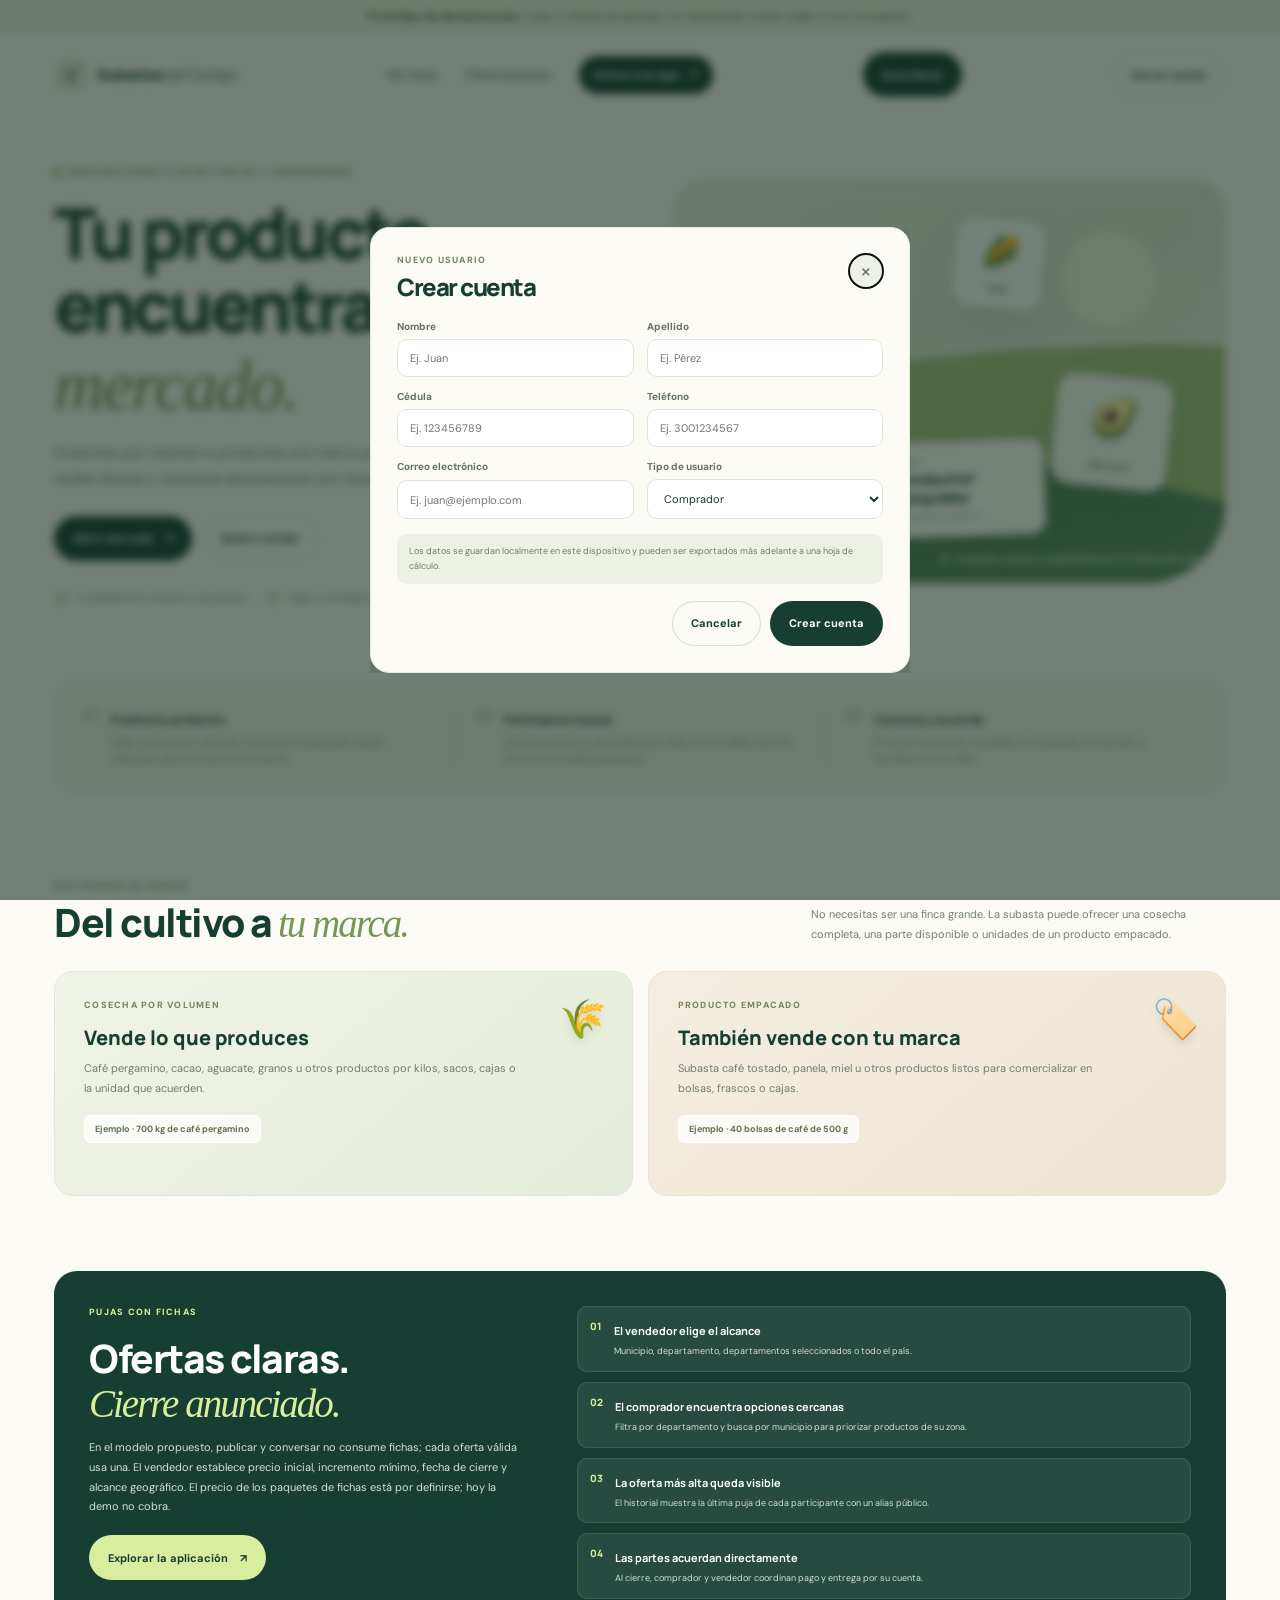
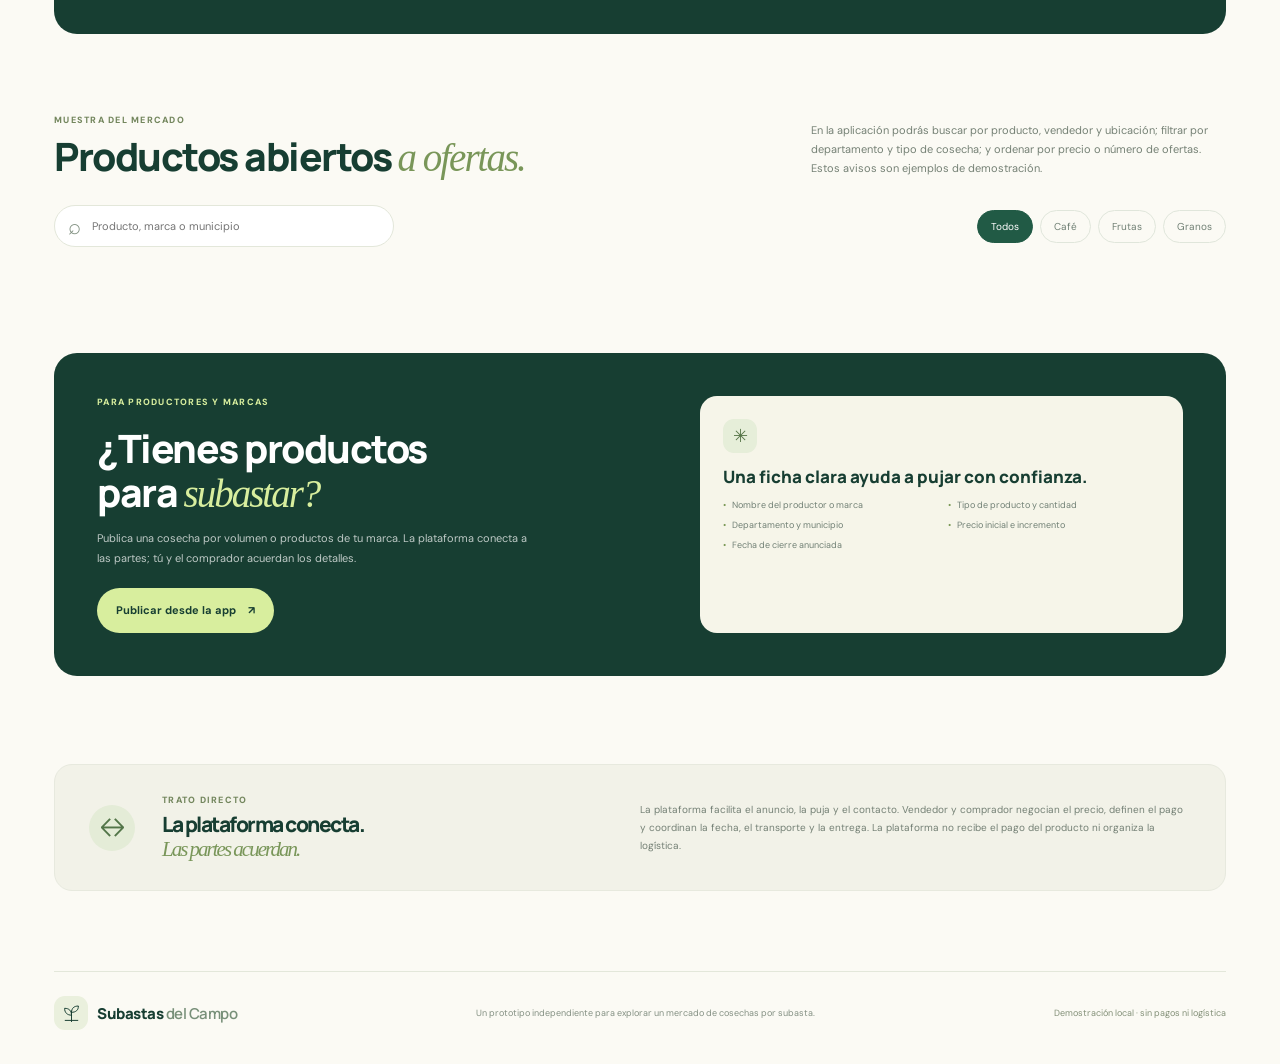
==== commit 03ea7872: "Actualizar subastas" ====
--- a/subastas/index.html
+++ b/subastas/index.html
@@ -7,13 +7,17 @@
   <meta name="description" content="Prototipo de subastas rurales para conectar productores del campo con compradores, sin custodiar pagos ni operar entregas.">
   <title>Subastas del Campo | Mercado directo de cosechas</title>
   <link rel="stylesheet" href="styles-market-v2.css">
+<link rel="stylesheet" href="responsive.css">
   <script src="app.js?v=prototype-1" defer></script>
+<script src="subscribe.js" defer></script>
 </head>
 <body>
   <div class="demo-ribbon"><strong>Prototipo de demostración.</strong> Lotes y ofertas de ejemplo; no representan ventas reales ni son vinculantes.</div>
   <header class="topbar">
     <a class="wordmark" href="#inicio" aria-label="Subastas del Campo, inicio"><span class="brand-mark" aria-hidden="true"><svg viewBox="0 0 40 40"><path d="M20 34V16m0 7c-8 0-12-5-12-12 8 0 12 4 12 12Zm0-5c0-7 4-11 12-11 0 7-4 11-12 11Z"/><path d="M9 32h22"/></svg></span><span>Subastas<span class="wordmark-soft"> del Campo</span></span></a>
     <nav class="topnav" aria-label="Navegación principal"><a href="#lotes">Ver lotes</a><a href="#como-funciona">Cómo funciona</a><a class="nav-publish" href="app.html">Entrar a la app <span aria-hidden="true">↗</span></a></nav>
+    <a class="button button-primary" id="subscribe-btn" href="#">Suscríbete</a>
+    <button class="button button-secondary hidden" id="logout-btn">Cerrar sesión</button>
   </header>
 
   <main id="inicio">
@@ -106,5 +110,35 @@
     </form>
   </dialog>
   <div class="toast" id="toast" role="status" aria-live="polite"></div>
+    <!-- Subscription Modal -->
+    <dialog class="modal" id="subscribe-modal" aria-labelledby="subscribe-title">
+      <form class="modal-card" id="subscribe-form">
+        <div class="modal-head">
+          <div>
+            <p class="eyebrow eyebrow-dark">Nuevo usuario</p>
+            <h2 id="subscribe-title">Crear cuenta</h2>
+          </div>
+          <button class="icon-button" type="button" data-close="subscribe-modal" aria-label="Cerrar">×</button>
+        </div>
+        <div class="form-grid">
+          <label class="field"><span>Nombre</span><input name="firstName" required maxlength="50" placeholder="Ej. Juan"></label>
+          <label class="field"><span>Apellido</span><input name="lastName" required maxlength="50" placeholder="Ej. Pérez"></label>
+          <label class="field"><span>Cédula</span><input name="idNumber" required maxlength="20" placeholder="Ej. 123456789"></label>
+          <label class="field"><span>Teléfono</span><input name="phone" type="tel" required maxlength="20" placeholder="Ej. 3001234567"></label>
+          <label class="field"><span>Correo electrónico</span><input name="email" type="email" required maxlength="100" placeholder="Ej. juan@ejemplo.com"></label>
+          <label class="field"><span>Tipo de usuario</span>
+            <select name="role" required>
+              <option value="comprador">Comprador</option>
+              <option value="vendedor">Vendedor</option>
+            </select>
+          </label>
+        </div>
+        <p class="form-note">Los datos se guardan localmente en este dispositivo y pueden ser exportados más adelante a una hoja de cálculo.</p>
+        <div class="modal-actions">
+          <button class="button button-secondary" type="button" data-close="subscribe-modal">Cancelar</button>
+          <button class="button button-primary" type="submit">Crear cuenta</button>
+        </div>
+      </form>
+    </dialog>
 </body>
 </html>
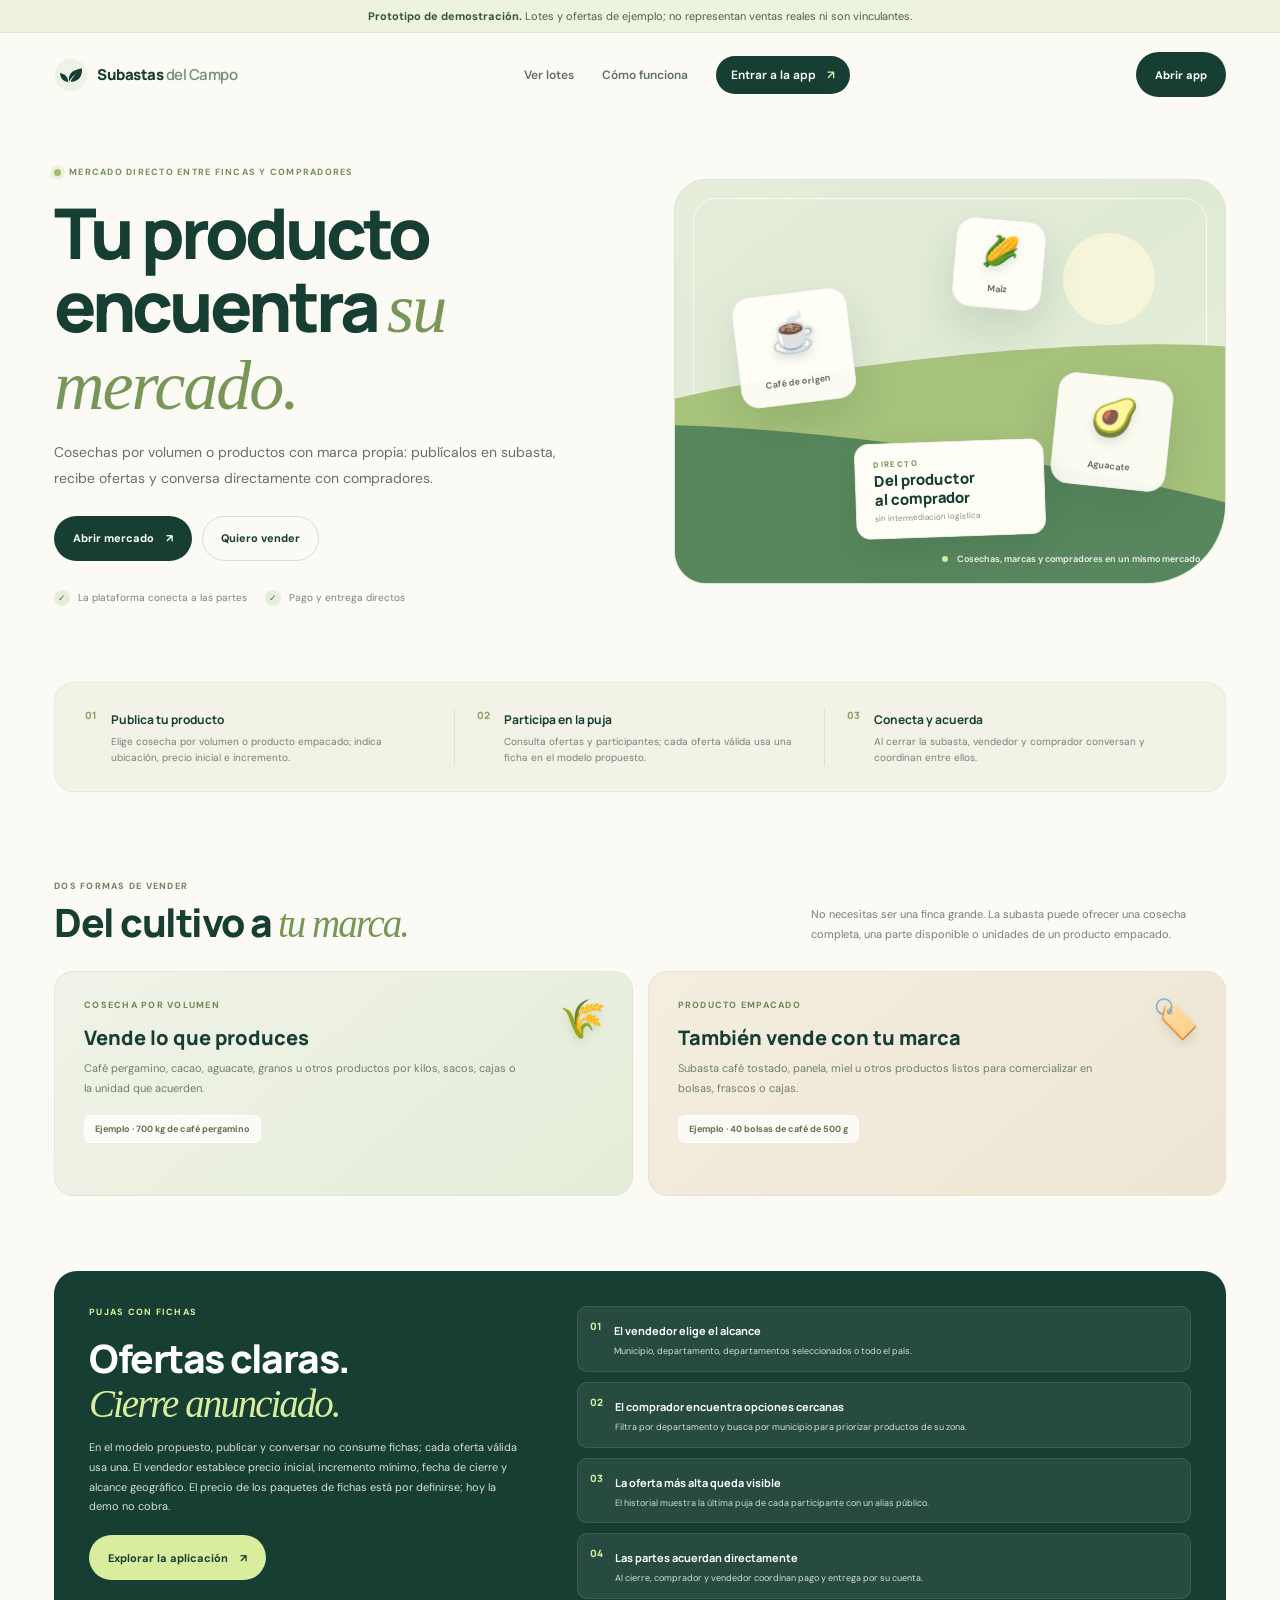
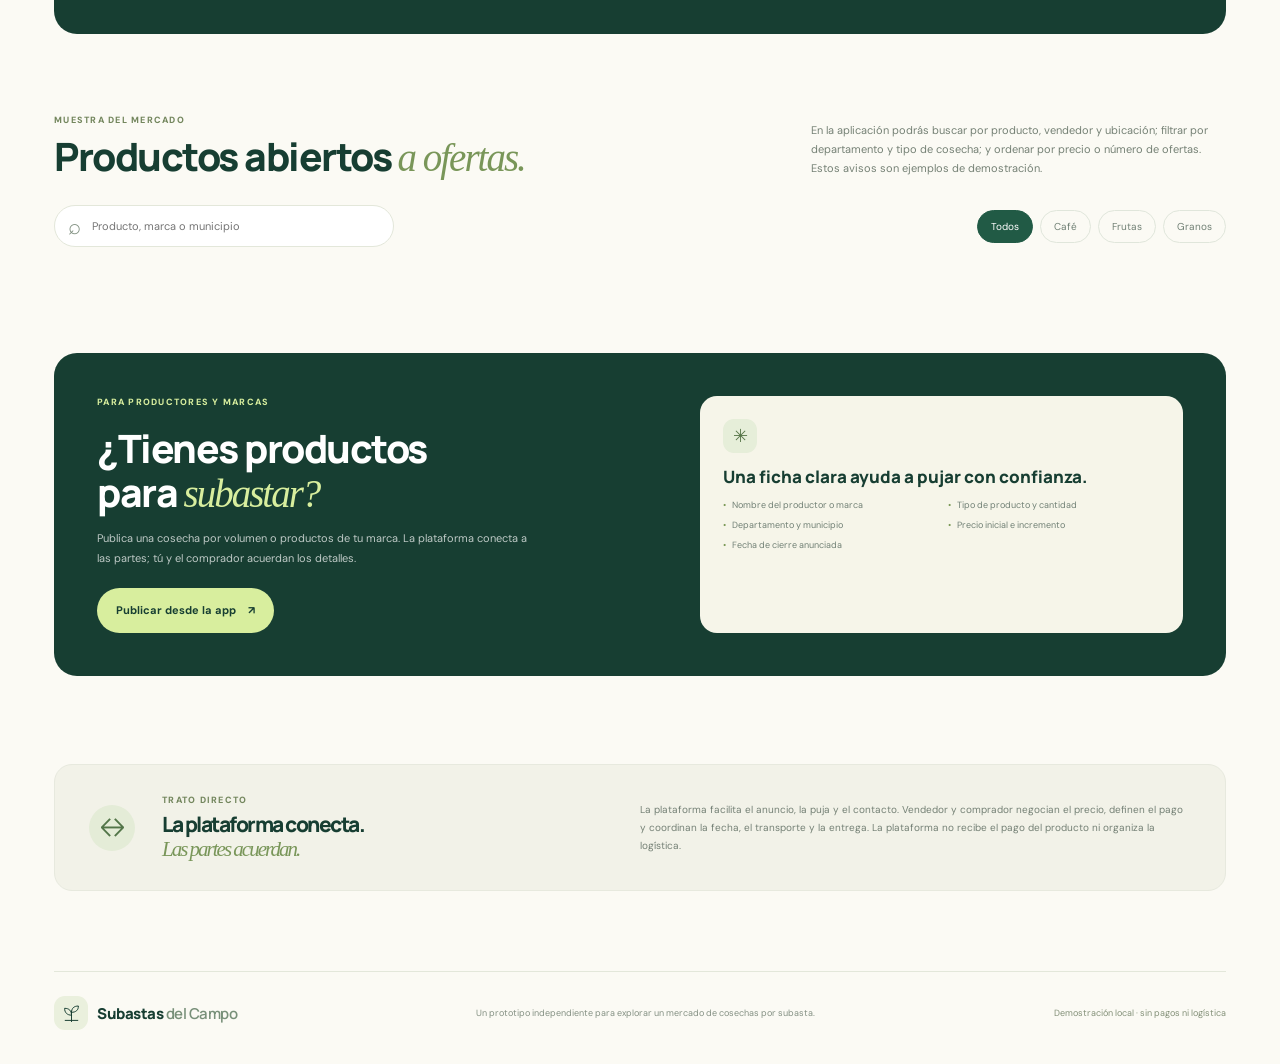
==== commit 4f1ea090: "Actualizar app" ====
--- a/subastas/index.html
+++ b/subastas/index.html
@@ -9,15 +9,13 @@
   <link rel="stylesheet" href="styles-market-v2.css">
 <link rel="stylesheet" href="responsive.css">
   <script src="app.js?v=prototype-1" defer></script>
-<script src="subscribe.js" defer></script>
 </head>
 <body>
   <div class="demo-ribbon"><strong>Prototipo de demostración.</strong> Lotes y ofertas de ejemplo; no representan ventas reales ni son vinculantes.</div>
   <header class="topbar">
-    <a class="wordmark" href="#inicio" aria-label="Subastas del Campo, inicio"><span class="brand-mark" aria-hidden="true"><svg viewBox="0 0 40 40"><path d="M20 34V16m0 7c-8 0-12-5-12-12 8 0 12 4 12 12Zm0-5c0-7 4-11 12-11 0 7-4 11-12 11Z"/><path d="M9 32h22"/></svg></span><span>Subastas<span class="wordmark-soft"> del Campo</span></span></a>
+    <a class="wordmark" href="#inicio" aria-label="Subastas del Campo, inicio"><span class="brand-mark" aria-hidden="true" style="padding:0;overflow:hidden;background:transparent;"><img src="logo-circle.svg" alt="Logo" width="34" height="34" style="border-radius:50%;"></span><span>Subastas<span class="wordmark-soft"> del Campo</span></span></a>
     <nav class="topnav" aria-label="Navegación principal"><a href="#lotes">Ver lotes</a><a href="#como-funciona">Cómo funciona</a><a class="nav-publish" href="app.html">Entrar a la app <span aria-hidden="true">↗</span></a></nav>
-    <a class="button button-primary" id="subscribe-btn" href="#">Suscríbete</a>
-    <button class="button button-secondary hidden" id="logout-btn">Cerrar sesión</button>
+    <a class="button button-primary" href="app.html">Abrir app</a>
   </header>
 
   <main id="inicio">
@@ -110,35 +108,5 @@
     </form>
   </dialog>
   <div class="toast" id="toast" role="status" aria-live="polite"></div>
-    <!-- Subscription Modal -->
-    <dialog class="modal" id="subscribe-modal" aria-labelledby="subscribe-title">
-      <form class="modal-card" id="subscribe-form">
-        <div class="modal-head">
-          <div>
-            <p class="eyebrow eyebrow-dark">Nuevo usuario</p>
-            <h2 id="subscribe-title">Crear cuenta</h2>
-          </div>
-          <button class="icon-button" type="button" data-close="subscribe-modal" aria-label="Cerrar">×</button>
-        </div>
-        <div class="form-grid">
-          <label class="field"><span>Nombre</span><input name="firstName" required maxlength="50" placeholder="Ej. Juan"></label>
-          <label class="field"><span>Apellido</span><input name="lastName" required maxlength="50" placeholder="Ej. Pérez"></label>
-          <label class="field"><span>Cédula</span><input name="idNumber" required maxlength="20" placeholder="Ej. 123456789"></label>
-          <label class="field"><span>Teléfono</span><input name="phone" type="tel" required maxlength="20" placeholder="Ej. 3001234567"></label>
-          <label class="field"><span>Correo electrónico</span><input name="email" type="email" required maxlength="100" placeholder="Ej. juan@ejemplo.com"></label>
-          <label class="field"><span>Tipo de usuario</span>
-            <select name="role" required>
-              <option value="comprador">Comprador</option>
-              <option value="vendedor">Vendedor</option>
-            </select>
-          </label>
-        </div>
-        <p class="form-note">Los datos se guardan localmente en este dispositivo y pueden ser exportados más adelante a una hoja de cálculo.</p>
-        <div class="modal-actions">
-          <button class="button button-secondary" type="button" data-close="subscribe-modal">Cancelar</button>
-          <button class="button button-primary" type="submit">Crear cuenta</button>
-        </div>
-      </form>
-    </dialog>
 </body>
 </html>
--- a/subastas/responsive.css
+++ b/subastas/responsive.css
@@ -0,0 +1,411 @@
+/* ========================================================
+   Subastas del Campo - Auth Screen (Pixel-Perfect Clean UI)
+   Inspirado exactamente en el diseño minimalista de la referencia
+   Paleta: #173e32, verde hoja, fondo limpio #f8f9f6
+   ======================================================== */
+
+.hidden {
+  display: none !important;
+}
+
+/* Contenedor a pantalla completa centrado */
+.auth-wrapper {
+  position: fixed;
+  inset: 0;
+  z-index: 99999;
+  display: flex;
+  flex-direction: column;
+  align-items: center;
+  justify-content: center;
+  min-height: 100vh;
+  padding: 30px 16px;
+  background: #f9faf7;
+  overflow-y: auto;
+  box-sizing: border-box;
+  font-family: 'DM Sans', -apple-system, BlinkMacSystemFont, sans-serif;
+}
+
+/* Ícono flotante superior fuera de la tarjeta - Círculo con hojas verdes */
+.auth-floating-icon {
+  display: flex;
+  align-items: center;
+  justify-content: center;
+  width: 68px;
+  height: 68px;
+  margin-bottom: 22px;
+  background: transparent;
+  border-radius: 50%;
+  box-shadow: 0 10px 30px rgba(23, 62, 50, 0.12);
+  overflow: hidden;
+  animation: authIconPop 0.45s ease-out;
+}
+
+.auth-floating-icon img {
+  width: 100%;
+  height: 100%;
+  display: block;
+  object-fit: cover;
+  border-radius: 50%;
+}
+
+@keyframes authIconPop {
+  0% { transform: scale(0.85); opacity: 0; }
+  100% { transform: scale(1); opacity: 1; }
+}
+
+/* Tarjeta principal blanca redondeada */
+.auth-card {
+  width: 100%;
+  max-width: 420px;
+  background: #ffffff;
+  border-radius: 26px;
+  box-shadow: 0 16px 50px rgba(23, 62, 50, 0.07), 0 2px 6px rgba(0, 0, 0, 0.02);
+  border: 1px solid #edf0ea;
+  padding: 34px 32px 30px;
+  box-sizing: border-box;
+  animation: authCardFade 0.4s cubic-bezier(0.16, 1, 0.3, 1);
+}
+
+@keyframes authCardFade {
+  from {
+    opacity: 0;
+    transform: translateY(16px);
+  }
+  to {
+    opacity: 1;
+    transform: translateY(0);
+  }
+}
+
+/* Título y subtítulo centrados */
+.auth-header {
+  text-align: center;
+  margin-bottom: 22px;
+}
+
+.auth-title {
+  margin: 0 0 7px;
+  color: #173e32;
+  font-family: 'Manrope', 'DM Sans', sans-serif;
+  font-size: 24px;
+  font-weight: 800;
+  letter-spacing: -0.4px;
+}
+
+.auth-subtitle {
+  margin: 0;
+  color: #788777;
+  font-size: 13px;
+  font-weight: 400;
+  line-height: 1.45;
+}
+
+/* Segmented Control / Switcher de Iniciar Sesión / Registrarse */
+.auth-segmented {
+  display: grid;
+  grid-template-columns: 1fr 1fr;
+  background: #f1f4ec;
+  padding: 4px;
+  border-radius: 12px;
+  gap: 4px;
+  margin-bottom: 22px;
+}
+
+.auth-seg-btn {
+  height: 38px;
+  border: 0;
+  background: transparent;
+  color: #738272;
+  font-family: inherit;
+  font-size: 13px;
+  font-weight: 600;
+  border-radius: 9px;
+  cursor: pointer;
+  transition: all 0.2s cubic-bezier(0.16, 1, 0.3, 1);
+}
+
+.auth-seg-btn.active {
+  background: #ffffff;
+  color: #173e32;
+  box-shadow: 0 2px 8px rgba(23, 62, 50, 0.08);
+  font-weight: 700;
+}
+
+/* Formularios */
+.auth-form {
+  display: flex;
+  flex-direction: column;
+  gap: 16px;
+}
+
+.auth-field {
+  display: flex;
+  flex-direction: column;
+  gap: 7px;
+  text-align: left;
+}
+
+.auth-field-header {
+  display: flex;
+  justify-content: space-between;
+  align-items: center;
+  font-size: 12px;
+  font-weight: 600;
+  color: #2b3b30;
+}
+
+.auth-field-header a {
+  color: #557946;
+  text-decoration: none;
+  font-weight: 500;
+  font-size: 11px;
+}
+
+.auth-field-header a:hover {
+  text-decoration: underline;
+}
+
+.auth-label {
+  font-size: 12px;
+  font-weight: 600;
+  color: #2b3b30;
+}
+
+/* Input con icono interno */
+.auth-input-box {
+  position: relative;
+  display: flex;
+  align-items: center;
+  width: 100%;
+}
+
+.auth-input-box .input-icon {
+  position: absolute;
+  left: 14px;
+  color: #8c9b8b;
+  font-size: 15px;
+  pointer-events: none;
+  display: flex;
+  align-items: center;
+  justify-content: center;
+}
+
+.auth-input {
+  width: 100%;
+  height: 46px;
+  padding: 0 14px 0 42px;
+  background: #fafbfa;
+  border: 1.5px solid #e7ebe3;
+  border-radius: 12px;
+  font-family: inherit;
+  font-size: 13.5px;
+  color: #223528;
+  outline: none;
+  box-sizing: border-box;
+  transition: all 0.2s ease;
+}
+
+.auth-input:focus {
+  background: #ffffff;
+  border-color: #245944;
+  box-shadow: 0 0 0 3.5px rgba(36, 89, 68, 0.12);
+}
+
+.auth-select {
+  width: 100%;
+  height: 46px;
+  padding: 0 14px 0 42px;
+  background: #fafbfa;
+  border: 1.5px solid #e7ebe3;
+  border-radius: 12px;
+  font-family: inherit;
+  font-size: 13px;
+  color: #223528;
+  outline: none;
+  box-sizing: border-box;
+  cursor: pointer;
+  transition: all 0.2s ease;
+}
+
+.auth-select:focus {
+  background: #ffffff;
+  border-color: #245944;
+  box-shadow: 0 0 0 3.5px rgba(36, 89, 68, 0.12);
+}
+
+.auth-grid-2 {
+  display: grid;
+  grid-template-columns: 1fr 1fr;
+  gap: 10px;
+}
+
+/* Botón de acción principal verde de la marca */
+.auth-cta-btn {
+  width: 100%;
+  height: 48px;
+  margin-top: 4px;
+  background: #173e32;
+  color: #ffffff;
+  border: 0;
+  border-radius: 12px;
+  font-family: inherit;
+  font-size: 14px;
+  font-weight: 700;
+  cursor: pointer;
+  transition: all 0.2s ease;
+  box-shadow: 0 4px 14px rgba(23, 62, 50, 0.22);
+}
+
+.auth-cta-btn:hover {
+  background: #245944;
+  transform: translateY(-1px);
+  box-shadow: 0 6px 18px rgba(23, 62, 50, 0.28);
+}
+
+.auth-cta-btn:active {
+  transform: translateY(0);
+}
+
+/* Separador "O CONTINÚA CON" */
+.auth-separator {
+  display: flex;
+  align-items: center;
+  gap: 12px;
+  margin: 18px 0;
+  color: #9aa799;
+  font-size: 10px;
+  font-weight: 700;
+  letter-spacing: 0.8px;
+}
+
+.auth-separator::before,
+.auth-separator::after {
+  content: '';
+  flex: 1;
+  height: 1px;
+  background: #e9ece4;
+}
+
+/* Botón Continuar con Google */
+.auth-google-btn {
+  width: 100%;
+  height: 48px;
+  display: flex;
+  align-items: center;
+  justify-content: center;
+  gap: 12px;
+  background: #ffffff;
+  color: #3c4043;
+  border: 1.5px solid #e7ebe3;
+  border-radius: 12px;
+  font-family: inherit;
+  font-size: 13.5px;
+  font-weight: 600;
+  cursor: pointer;
+  transition: all 0.2s ease;
+  box-sizing: border-box;
+}
+
+.auth-google-btn:hover {
+  background: #f8faf6;
+  border-color: #d8dfd2;
+  transform: translateY(-1px);
+  box-shadow: 0 3px 10px rgba(0, 0, 0, 0.05);
+}
+
+.auth-google-btn svg {
+  width: 18px;
+  height: 18px;
+}
+
+/* Texto legal fuera de la tarjeta */
+.auth-terms-note {
+  margin-top: 18px;
+  color: #8c988b;
+  font-size: 11.5px;
+  text-align: center;
+  max-width: 380px;
+  line-height: 1.5;
+}
+
+/* Badge de versión */
+.auth-version-badge {
+  margin-top: 14px;
+  padding: 4px 12px;
+  background: #edf2e8;
+  color: #798778;
+  font-size: 10.5px;
+  font-weight: 600;
+  border-radius: 99px;
+  letter-spacing: 0.3px;
+}
+
+/* Modal simulado de selección de cuenta de Google */
+.google-modal {
+  width: min(380px, calc(100vw - 32px));
+  padding: 0;
+  border: 0;
+  background: transparent;
+  border-radius: 20px;
+}
+
+.google-modal::backdrop {
+  background: rgba(16, 41, 31, 0.65);
+  backdrop-filter: blur(4px);
+}
+
+.google-modal-card {
+  background: #ffffff;
+  border-radius: 20px;
+  padding: 26px 24px;
+  box-shadow: 0 20px 60px rgba(0, 0, 0, 0.25);
+  text-align: center;
+}
+
+.google-account-item {
+  display: flex;
+  align-items: center;
+  gap: 12px;
+  width: 100%;
+  padding: 12px;
+  margin-top: 16px;
+  background: #f8faf6;
+  border: 1.5px solid #e4eae0;
+  border-radius: 14px;
+  cursor: pointer;
+  text-align: left;
+  transition: all 0.15s ease;
+  box-sizing: border-box;
+}
+
+.google-account-item:hover {
+  background: #edf5e8;
+  border-color: #245944;
+}
+
+.google-user-avatar {
+  width: 42px;
+  height: 42px;
+  border-radius: 50%;
+  background: #173e32;
+  color: #ffffff;
+  display: grid;
+  place-items: center;
+  font-weight: 700;
+  font-size: 16px;
+  flex-shrink: 0;
+}
+
+@media (max-width: 440px) {
+  .auth-card {
+    padding: 26px 20px;
+    border-radius: 20px;
+  }
+  .auth-title {
+    font-size: 21px;
+  }
+  .auth-grid-2 {
+    grid-template-columns: 1fr;
+    gap: 12px;
+  }
+}
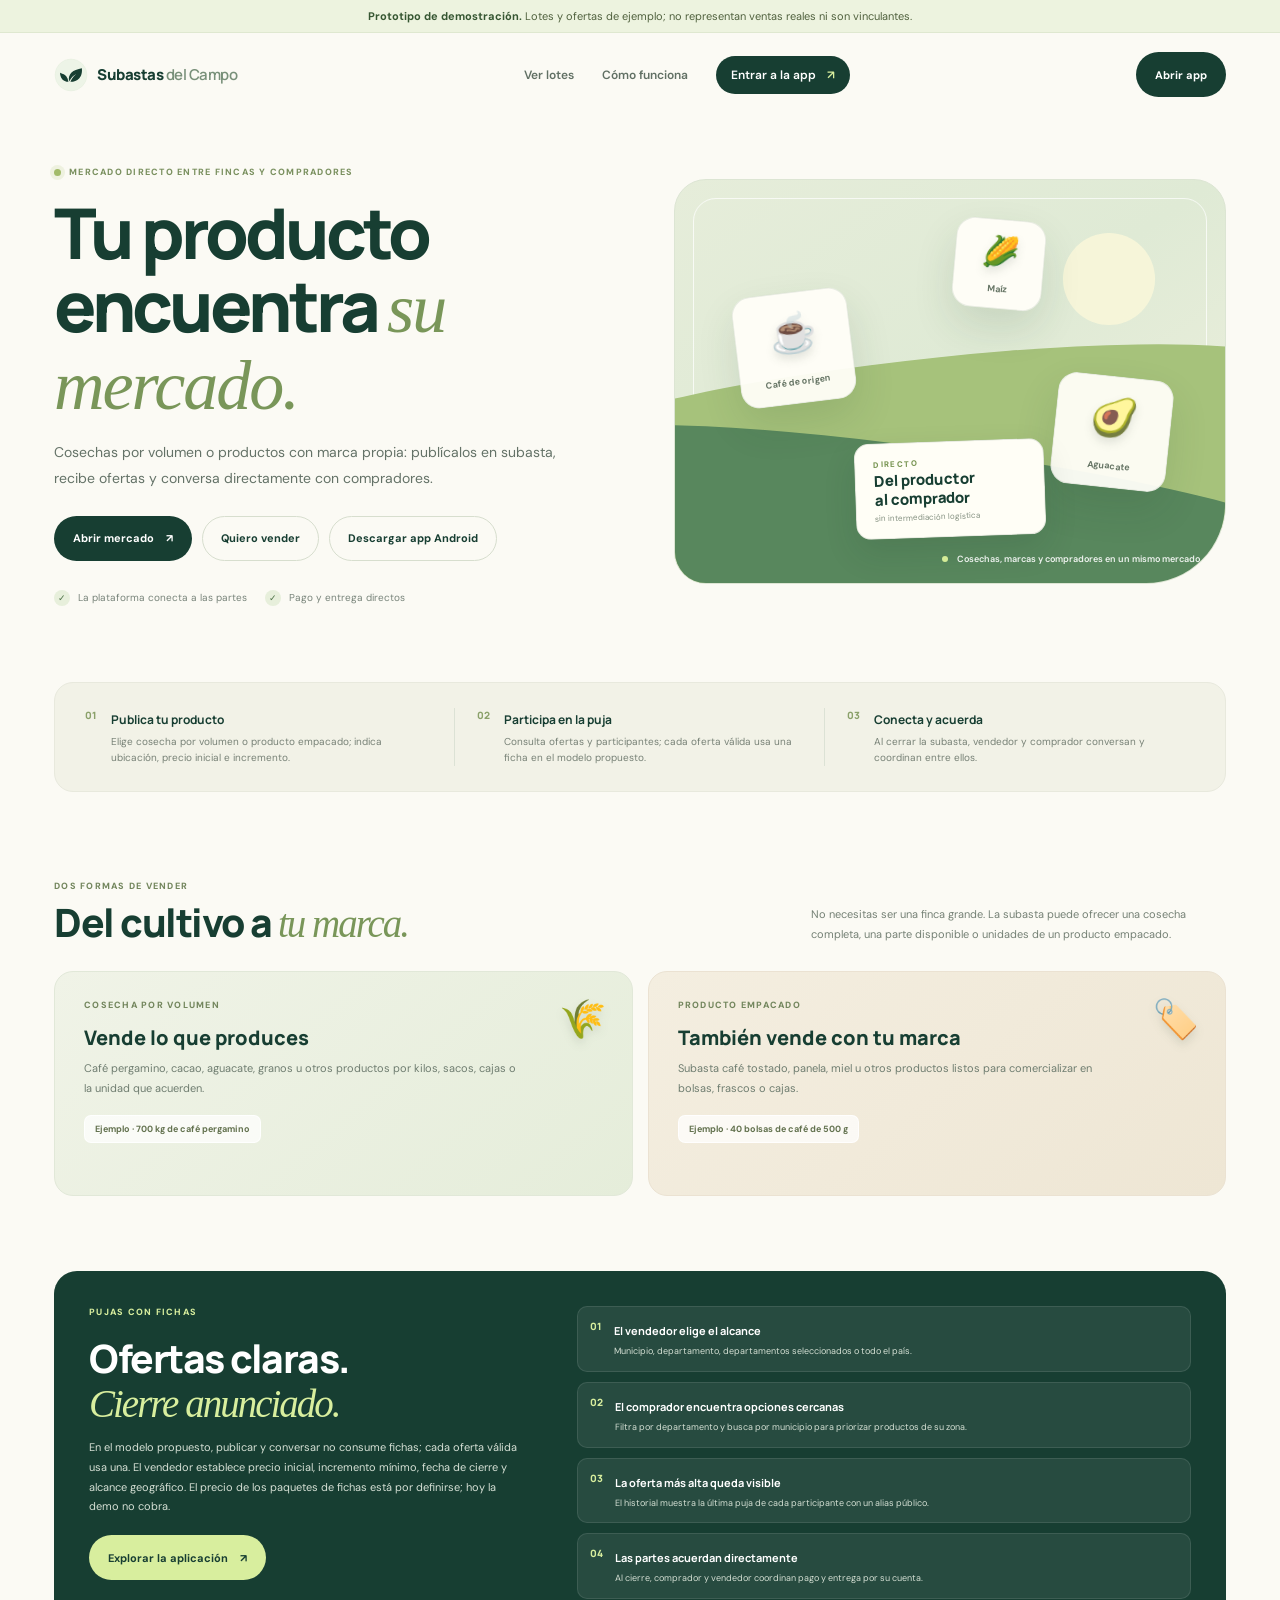
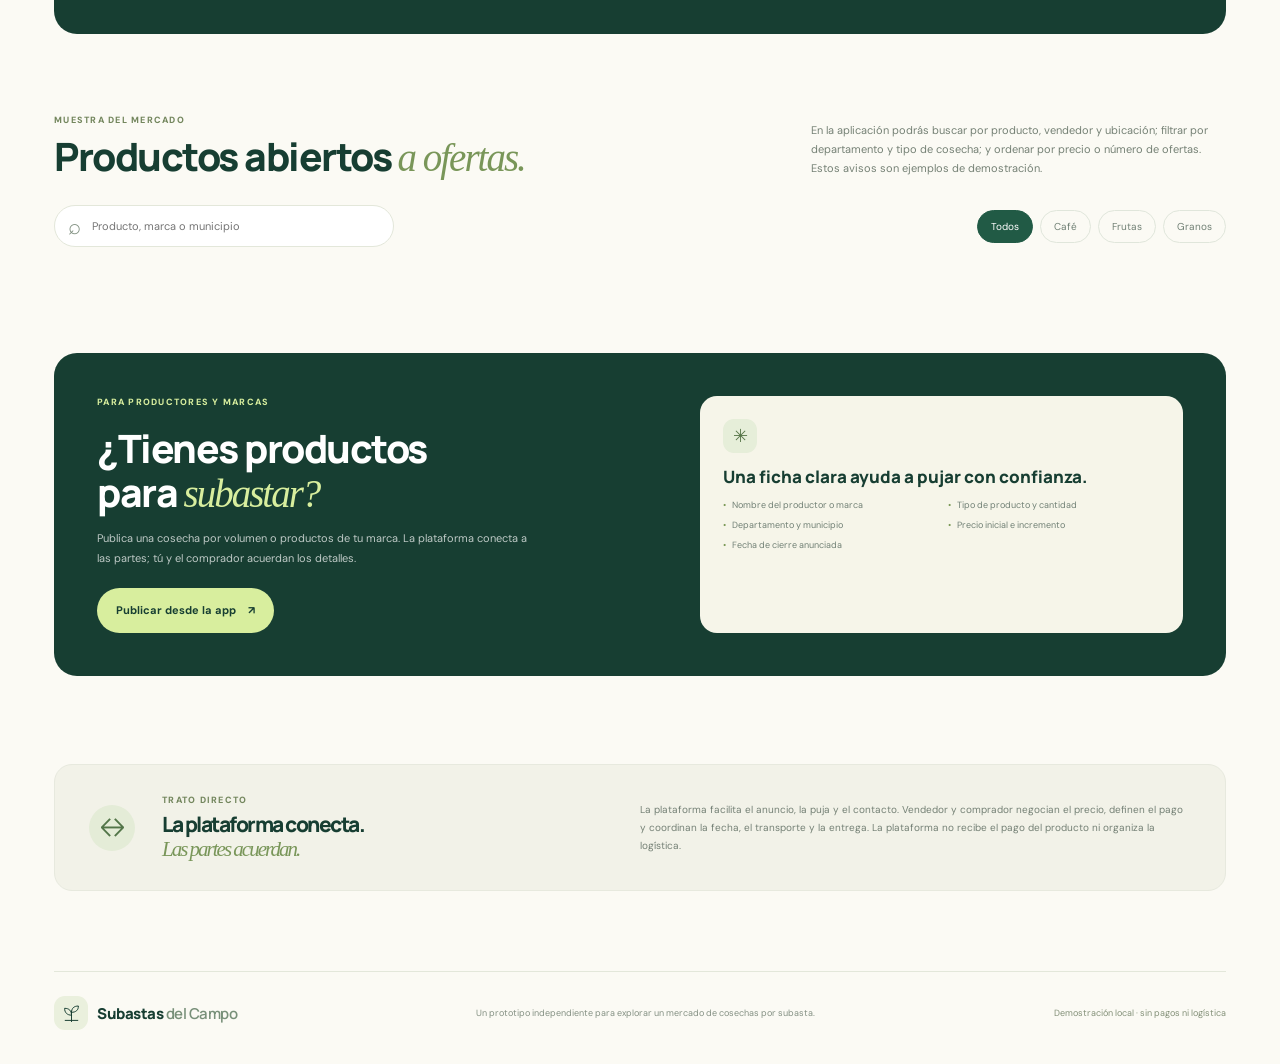
==== commit be3565c8: "Host Android preview APK with auction app" ====
--- a/subastas/index.html
+++ b/subastas/index.html
@@ -24,7 +24,7 @@
         <p class="eyebrow"><span class="eyebrow-dot"></span> Mercado directo entre fincas y compradores</p>
         <h1>Tu producto<br>encuentra <em>su mercado.</em></h1>
         <p class="hero-lead">Cosechas por volumen o productos con marca propia: publícalos en subasta, recibe ofertas y conversa directamente con compradores.</p>
-        <div class="hero-actions"><a class="button button-primary" href="app.html">Abrir mercado <span aria-hidden="true">↗</span></a><a class="button button-secondary" href="#publicar">Quiero vender</a></div>
+        <div class="hero-actions"><a class="button button-primary" href="app.html">Abrir mercado <span aria-hidden="true">↗</span></a><a class="button button-secondary" href="#publicar">Quiero vender</a><a class="button button-secondary" href="downloads/subastas-del-campo.apk" download>Descargar app Android</a></div>
         <div class="hero-promises"><span><i>✓</i> La plataforma conecta a las partes</span><span><i>✓</i> Pago y entrega directos</span></div>
       </div>
       <div class="hero-visual" aria-label="Ilustración de una cosecha lista para ofrecer en subasta">
--- a/subastas/responsive.css
+++ b/subastas/responsive.css
@@ -409,3 +409,573 @@
     gap: 12px;
   }
 }
+
+/* ========================================================
+   CORRECCIÓN DE AJUSTE DE PANTALLA Y LOOK & FEEL DE APP
+   Evita que la pantalla se amplíe o descuadre
+   ======================================================== */
+
+html, body {
+  width: 100%;
+  max-width: 100vw;
+  overflow-x: hidden !important;
+  margin: 0;
+  padding: 0;
+}
+
+/* Modales perfectamente encajados sin desbordar ni ampliar la ventana */
+.modal {
+  width: min(450px, calc(100vw - 28px)) !important;
+  max-width: 100% !important;
+  margin: auto !important;
+  padding: 0 !important;
+  box-sizing: border-box !important;
+  border: 0 !important;
+  border-radius: 24px !important;
+  background: transparent !important;
+  overflow-y: auto !important;
+  overflow-x: hidden !important;
+}
+
+.modal::backdrop {
+  background: rgba(16, 41, 31, 0.65) !important;
+  backdrop-filter: blur(5px) !important;
+}
+
+.modal-card {
+  width: 100% !important;
+  max-width: 100% !important;
+  padding: 24px 20px !important;
+  border-radius: 24px !important;
+  box-sizing: border-box !important;
+  border: 1px solid #e7ece3 !important;
+  box-shadow: 0 25px 70px rgba(7, 27, 18, 0.28) !important;
+}
+
+/* Grilla de datos del perfil - Autoajustable */
+.profile-data-grid {
+  display: grid;
+  grid-template-columns: 1fr 1fr;
+  gap: 10px;
+  margin-bottom: 18px;
+  width: 100%;
+  box-sizing: border-box;
+}
+
+.profile-data-item {
+  padding: 11px 12px;
+  background: #ffffff;
+  border: 1px solid #e7ebe3;
+  border-radius: 12px;
+  min-width: 0;
+  box-sizing: border-box;
+}
+
+.profile-data-item.wide {
+  grid-column: 1 / -1;
+}
+
+.profile-data-item small {
+  display: block;
+  color: #7c8c7d;
+  font-size: 10px;
+  font-weight: 700;
+  text-transform: uppercase;
+  letter-spacing: 0.5px;
+}
+
+.profile-data-item strong {
+  display: block;
+  margin-top: 3px;
+  color: #24362b;
+  font-size: 12.5px;
+  overflow: hidden;
+  text-overflow: ellipsis;
+  white-space: nowrap;
+}
+
+/* Grilla editable de perfil - Moderno y adaptable */
+.profile-edit-grid {
+  display: grid;
+  grid-template-columns: 1fr 1fr;
+  gap: 10px;
+  width: 100%;
+  box-sizing: border-box;
+}
+
+.profile-input-group {
+  display: flex;
+  flex-direction: column;
+  gap: 5px;
+  min-width: 0;
+}
+
+.profile-input-group.wide {
+  grid-column: 1 / -1;
+}
+
+.profile-input-group label {
+  font-size: 11px;
+  font-weight: 700;
+  color: #2b3e32;
+  font-family: 'DM Sans', sans-serif;
+}
+
+.profile-input-group input,
+.profile-input-group select {
+  width: 100%;
+  height: 38px;
+  padding: 0 11px;
+  border: 1.5px solid #dbe2d4;
+  border-radius: 9px;
+  font-size: 12.5px;
+  font-family: 'DM Sans', sans-serif;
+  color: #1e3325;
+  background: #ffffff;
+  box-sizing: border-box;
+  outline: none;
+  transition: border-color 0.15s, box-shadow 0.15s;
+}
+
+.profile-input-group input:focus,
+.profile-input-group select:focus {
+  border-color: #173e32;
+  box-shadow: 0 0 0 3px rgba(23, 62, 50, 0.08);
+}
+
+@media (max-width: 540px) {
+  .profile-edit-grid {
+    grid-template-columns: 1fr !important;
+  }
+}
+
+/* ========================================================
+   MODAL DE COMPRA / RECARGA DE TOKENS (Nequi, Davivienda, etc.)
+   ======================================================== */
+.token-checkout-card {
+  width: min(490px, calc(100vw - 28px)) !important;
+  max-width: 100% !important;
+  box-sizing: border-box !important;
+}
+
+/* Grilla de paquetes */
+.checkout-section-title {
+  font-size: 11px;
+  font-weight: 800;
+  text-transform: uppercase;
+  letter-spacing: 0.5px;
+  color: #4a5c4c;
+  display: block;
+  margin-bottom: 6px;
+  font-family: 'DM Sans', sans-serif;
+}
+
+.token-package-grid {
+  display: grid;
+  grid-template-columns: repeat(2, 1fr);
+  gap: 8px;
+}
+
+.pkg-card {
+  position: relative;
+  cursor: pointer;
+  display: block;
+}
+
+.pkg-radio {
+  position: absolute;
+  opacity: 0;
+  pointer-events: none;
+}
+
+.pkg-inner {
+  padding: 10px 11px;
+  background: #ffffff;
+  border: 1.5px solid #dce4d5;
+  border-radius: 12px;
+  transition: all 0.18s ease;
+  display: flex;
+  flex-direction: column;
+  position: relative;
+}
+
+.pkg-card:hover .pkg-inner {
+  border-color: #8da968;
+  background: #fbfdf9;
+}
+
+.pkg-card.active .pkg-inner,
+.pkg-radio:checked + .pkg-inner {
+  border-color: #173e32;
+  background: #f2f7ed;
+  box-shadow: 0 4px 12px rgba(23, 62, 50, 0.1);
+}
+
+.pkg-badge {
+  font-size: 8.5px;
+  font-weight: 800;
+  text-transform: uppercase;
+  letter-spacing: 0.4px;
+  color: #647565;
+  margin-bottom: 2px;
+}
+
+.pkg-badge.popular {
+  color: #266b3b;
+}
+
+.pkg-badge.best {
+  color: #1c5e7c;
+}
+
+.pkg-badge.promo {
+  color: #9c5c1f;
+  background: #fdf2e2;
+  padding: 1px 5px;
+  border-radius: 4px;
+  align-self: flex-start;
+}
+
+.pkg-amount {
+  font-size: 15px;
+  color: #1b3326;
+  font-family: 'Manrope', sans-serif;
+  font-weight: 800;
+}
+
+.pkg-amount span {
+  font-size: 11px;
+  font-weight: 600;
+  color: #5d715f;
+}
+
+.pkg-price {
+  font-size: 12px;
+  font-weight: 700;
+  color: #173e32;
+  margin-top: 2px;
+}
+
+.pkg-rate {
+  font-size: 9px;
+  color: #849383;
+}
+
+/* Grilla de Métodos de Pago */
+.payment-methods-grid {
+  display: grid;
+  grid-template-columns: 1fr;
+  gap: 7px;
+}
+
+.pay-method-card {
+  position: relative;
+  cursor: pointer;
+  display: block;
+}
+
+.pay-radio {
+  position: absolute;
+  opacity: 0;
+  pointer-events: none;
+}
+
+.pay-method-inner {
+  display: flex;
+  align-items: center;
+  gap: 10px;
+  padding: 8px 12px;
+  background: #ffffff;
+  border: 1.5px solid #dce4d5;
+  border-radius: 11px;
+  transition: all 0.18s ease;
+}
+
+.pay-method-card:hover .pay-method-inner {
+  border-color: #9cb57c;
+}
+
+.pay-method-card.active .pay-method-inner,
+.pay-radio:checked + .pay-method-inner {
+  border-color: #173e32;
+  background: #f4f8f0;
+}
+
+.pay-icon-box {
+  width: 32px;
+  height: 32px;
+  border-radius: 8px;
+  display: grid;
+  place-items: center;
+  flex-shrink: 0;
+}
+
+.nequi-bg { background: #200020; }
+.davivienda-bg { background: #ed1c24; }
+.bancolombia-bg { background: #fdc300; }
+.pse-bg { background: #002e6c; }
+.card-bg { background: #2c4d3e; }
+
+.pay-info {
+  flex: 1;
+  min-width: 0;
+}
+
+.pay-info strong {
+  display: block;
+  font-size: 12px;
+  color: #1c3225;
+  font-weight: 700;
+}
+
+.pay-info small {
+  display: block;
+  font-size: 9.5px;
+  color: #728373;
+}
+
+.pay-check {
+  font-size: 12px;
+  font-weight: 900;
+  color: transparent;
+  width: 18px;
+  height: 18px;
+  border-radius: 50%;
+  display: grid;
+  place-items: center;
+  border: 1.5px solid #d4ddd0;
+}
+
+.pay-method-card.active .pay-check,
+.pay-radio:checked + .pay-method-inner .pay-check {
+  background: #173e32;
+  color: #ffffff;
+  border-color: #173e32;
+}
+
+/* Spinner animado */
+.spinner-token {
+  width: 44px;
+  height: 44px;
+  margin: 0 auto;
+  border: 3.5px solid #e1e9dd;
+  border-top-color: #173e32;
+  border-radius: 50%;
+  animation: tokenSpin 0.75s linear infinite;
+}
+
+@keyframes tokenSpin {
+  to { transform: rotate(360deg); }
+}
+
+/* Botón de tokens en Header (App & Web) */
+.token-header-pill {
+  display: inline-flex;
+  align-items: center;
+  gap: 5px;
+  height: 32px;
+  padding: 0 10px;
+  background: #f4f8f0;
+  border: 1.5px solid #d9e4d3;
+  border-radius: 99px;
+  font-family: 'DM Sans', sans-serif;
+  font-size: 11.5px;
+  font-weight: 700;
+  color: #1b3d2c;
+  cursor: pointer;
+  transition: all 0.18s ease;
+}
+
+.token-header-pill:hover {
+  background: #e9f2e3;
+  border-color: #bed0b4;
+  transform: translateY(-1px);
+}
+
+.token-header-pill .token-symbol {
+  color: #739343;
+  font-size: 13px;
+}
+
+.token-header-pill .token-add {
+  font-size: 9.5px;
+  color: #27623a;
+  background: #e2eedb;
+  padding: 1px 5px;
+  border-radius: 99px;
+}
+
+/* ========================================================
+   BARRA DE NAVEGACIÓN INFERIOR (Estilo App Nativa en Móviles)
+   ======================================================== */
+.mobile-app-bottom-nav {
+  display: none;
+}
+
+@media (max-width: 768px) {
+  /* Ocultar barra superior web de demostración y menú horizontal viejo */
+  .demo-banner {
+    display: none !important;
+  }
+
+  .sidebar {
+    display: none !important;
+  }
+
+  /* Header compacto de App móvil */
+  .app-header {
+    height: 54px !important;
+    padding: 0 16px !important;
+    position: sticky !important;
+    top: 0 !important;
+    z-index: 100 !important;
+    background: #ffffff !important;
+    border-bottom: 1px solid #e9eee4 !important;
+  }
+
+  .app-header .breadcrumb {
+    display: flex;
+    align-items: center;
+    gap: 8px;
+    font-size: 12px;
+    font-weight: 800;
+    color: #173e32;
+    font-family: 'Manrope', sans-serif;
+  }
+
+  .app-header .breadcrumb span {
+    display: none;
+  }
+
+  .app-header .breadcrumb i {
+    display: none;
+  }
+
+  .app-header .region-pill,
+  .app-header .guide-link,
+  .app-header .icon-btn {
+    display: none !important;
+  }
+
+  /* Workspace con padding inferior para no tapar con la barra de navegación */
+  .workspace {
+    padding: 16px 14px 84px !important;
+    max-width: 100% !important;
+    overflow-x: hidden !important;
+  }
+
+  /* Barra de Navegación Inferior Fija (Bottom Navigation Bar) */
+  .mobile-app-bottom-nav {
+    position: fixed;
+    bottom: 0;
+    left: 0;
+    right: 0;
+    height: 62px;
+    background: #ffffff;
+    border-top: 1px solid #e7ece3;
+    display: flex;
+    align-items: center;
+    justify-content: space-around;
+    padding: 0 6px;
+    z-index: 9999;
+    box-shadow: 0 -4px 18px rgba(0, 0, 0, 0.04);
+  }
+
+  .bnav-btn {
+    display: flex;
+    flex-direction: column;
+    align-items: center;
+    justify-content: center;
+    gap: 3px;
+    background: transparent;
+    border: 0;
+    color: #728272;
+    font-size: 10px;
+    font-weight: 600;
+    font-family: 'DM Sans', sans-serif;
+    padding: 6px 10px;
+    cursor: pointer;
+    flex: 1;
+    transition: color 0.15s ease;
+  }
+
+  .bnav-btn .bnav-icon {
+    font-size: 18px;
+    line-height: 1;
+  }
+
+  .bnav-btn.active {
+    color: #173e32;
+    font-weight: 800;
+  }
+
+  .bnav-btn.active .bnav-icon {
+    transform: scale(1.1);
+  }
+
+  /* Botón central flotante de Publicar */
+  .bnav-btn.bnav-publish {
+    position: relative;
+    top: -12px;
+    background: #173e32;
+    color: #ffffff;
+    width: 48px;
+    height: 48px;
+    flex: 0 0 48px;
+    border-radius: 50%;
+    box-shadow: 0 6px 18px rgba(23, 62, 50, 0.35);
+    padding: 0;
+    display: grid;
+    place-items: center;
+    transition: transform 0.15s ease, background 0.15s ease;
+  }
+
+  .bnav-btn.bnav-publish:active {
+    transform: scale(0.92);
+    background: #245944;
+  }
+
+  .bnav-btn.bnav-publish .bnav-icon {
+    font-size: 24px;
+    font-weight: 300;
+    color: #ffffff;
+  }
+
+  .bnav-btn.bnav-publish span:last-child {
+    display: none;
+  }
+
+  /* Tarjetas de subasta adaptadas al estilo feed de app */
+  .lot-grid {
+    grid-template-columns: 1fr !important;
+    gap: 14px !important;
+  }
+
+  .lot-card {
+    border-radius: 16px !important;
+    box-shadow: 0 4px 16px rgba(0, 0, 0, 0.04) !important;
+    border: 1px solid #e9ece4 !important;
+  }
+
+  .lot-visual {
+    height: 160px !important;
+  }
+
+  .product-emoji {
+    font-size: 58px !important;
+  }
+
+  .lot-prices strong {
+    font-size: 14px !important;
+  }
+
+  .card-actions button {
+    height: 38px !important;
+    font-size: 10px !important;
+    border-radius: 8px !important;
+  }
+
+  .profile-data-grid {
+    grid-template-columns: 1fr !important;
+  }
+}
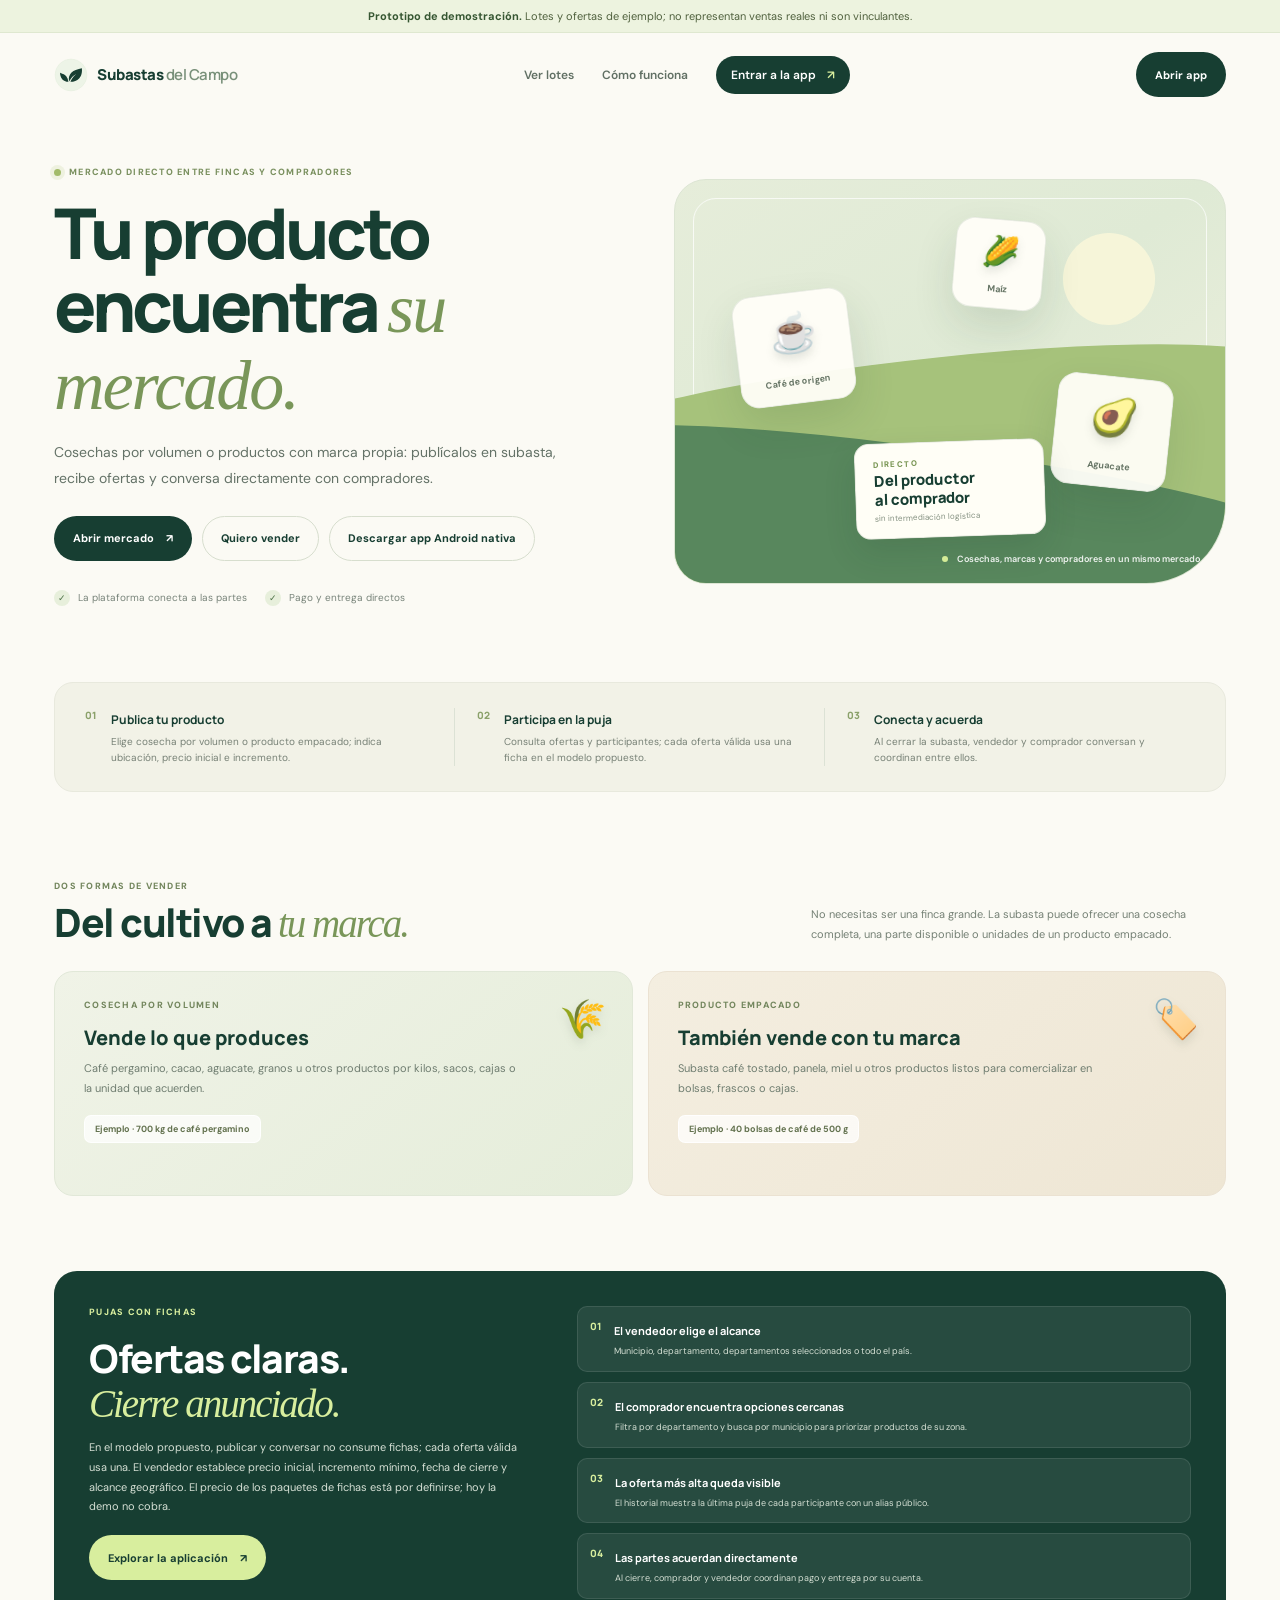
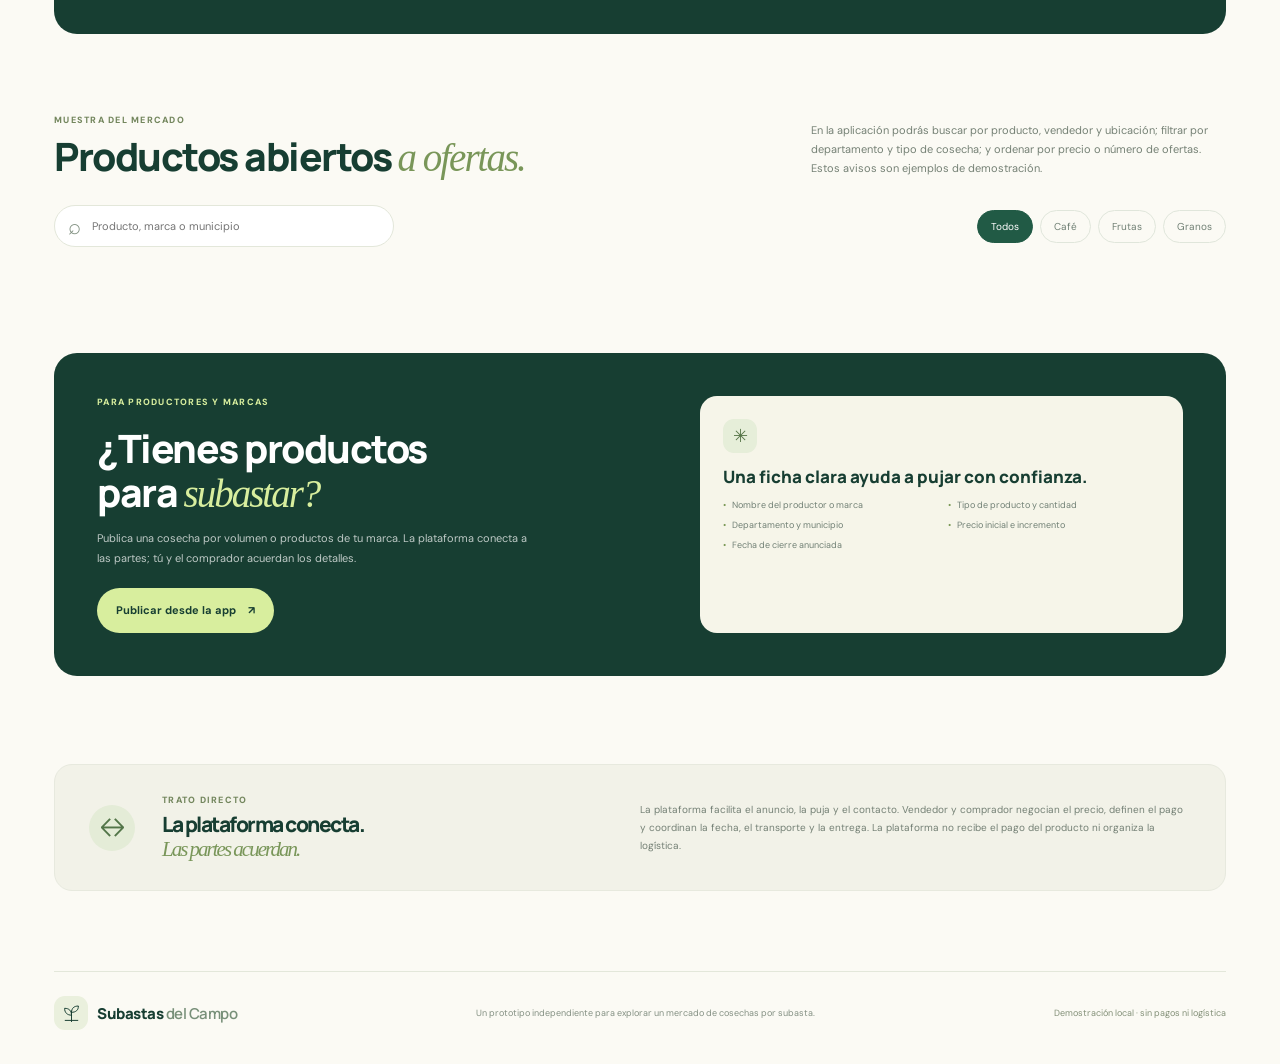
==== commit eabe3eb6: "Crear app móvil nativa de Subastas del Campo" ====
--- a/subastas/index.html
+++ b/subastas/index.html
@@ -24,7 +24,7 @@
         <p class="eyebrow"><span class="eyebrow-dot"></span> Mercado directo entre fincas y compradores</p>
         <h1>Tu producto<br>encuentra <em>su mercado.</em></h1>
         <p class="hero-lead">Cosechas por volumen o productos con marca propia: publícalos en subasta, recibe ofertas y conversa directamente con compradores.</p>
-        <div class="hero-actions"><a class="button button-primary" href="app.html">Abrir mercado <span aria-hidden="true">↗</span></a><a class="button button-secondary" href="#publicar">Quiero vender</a><a class="button button-secondary" href="downloads/subastas-del-campo.apk" download>Descargar app Android</a></div>
+        <div class="hero-actions"><a class="button button-primary" href="app.html">Abrir mercado <span aria-hidden="true">↗</span></a><a class="button button-secondary" href="#publicar">Quiero vender</a><a class="button button-secondary" href="https://github.com/Maoferro/mi-web-render/releases/download/v0.2.0-native-preview/app-release.apk">Descargar app Android nativa</a></div>
         <div class="hero-promises"><span><i>✓</i> La plataforma conecta a las partes</span><span><i>✓</i> Pago y entrega directos</span></div>
       </div>
       <div class="hero-visual" aria-label="Ilustración de una cosecha lista para ofrecer en subasta">
